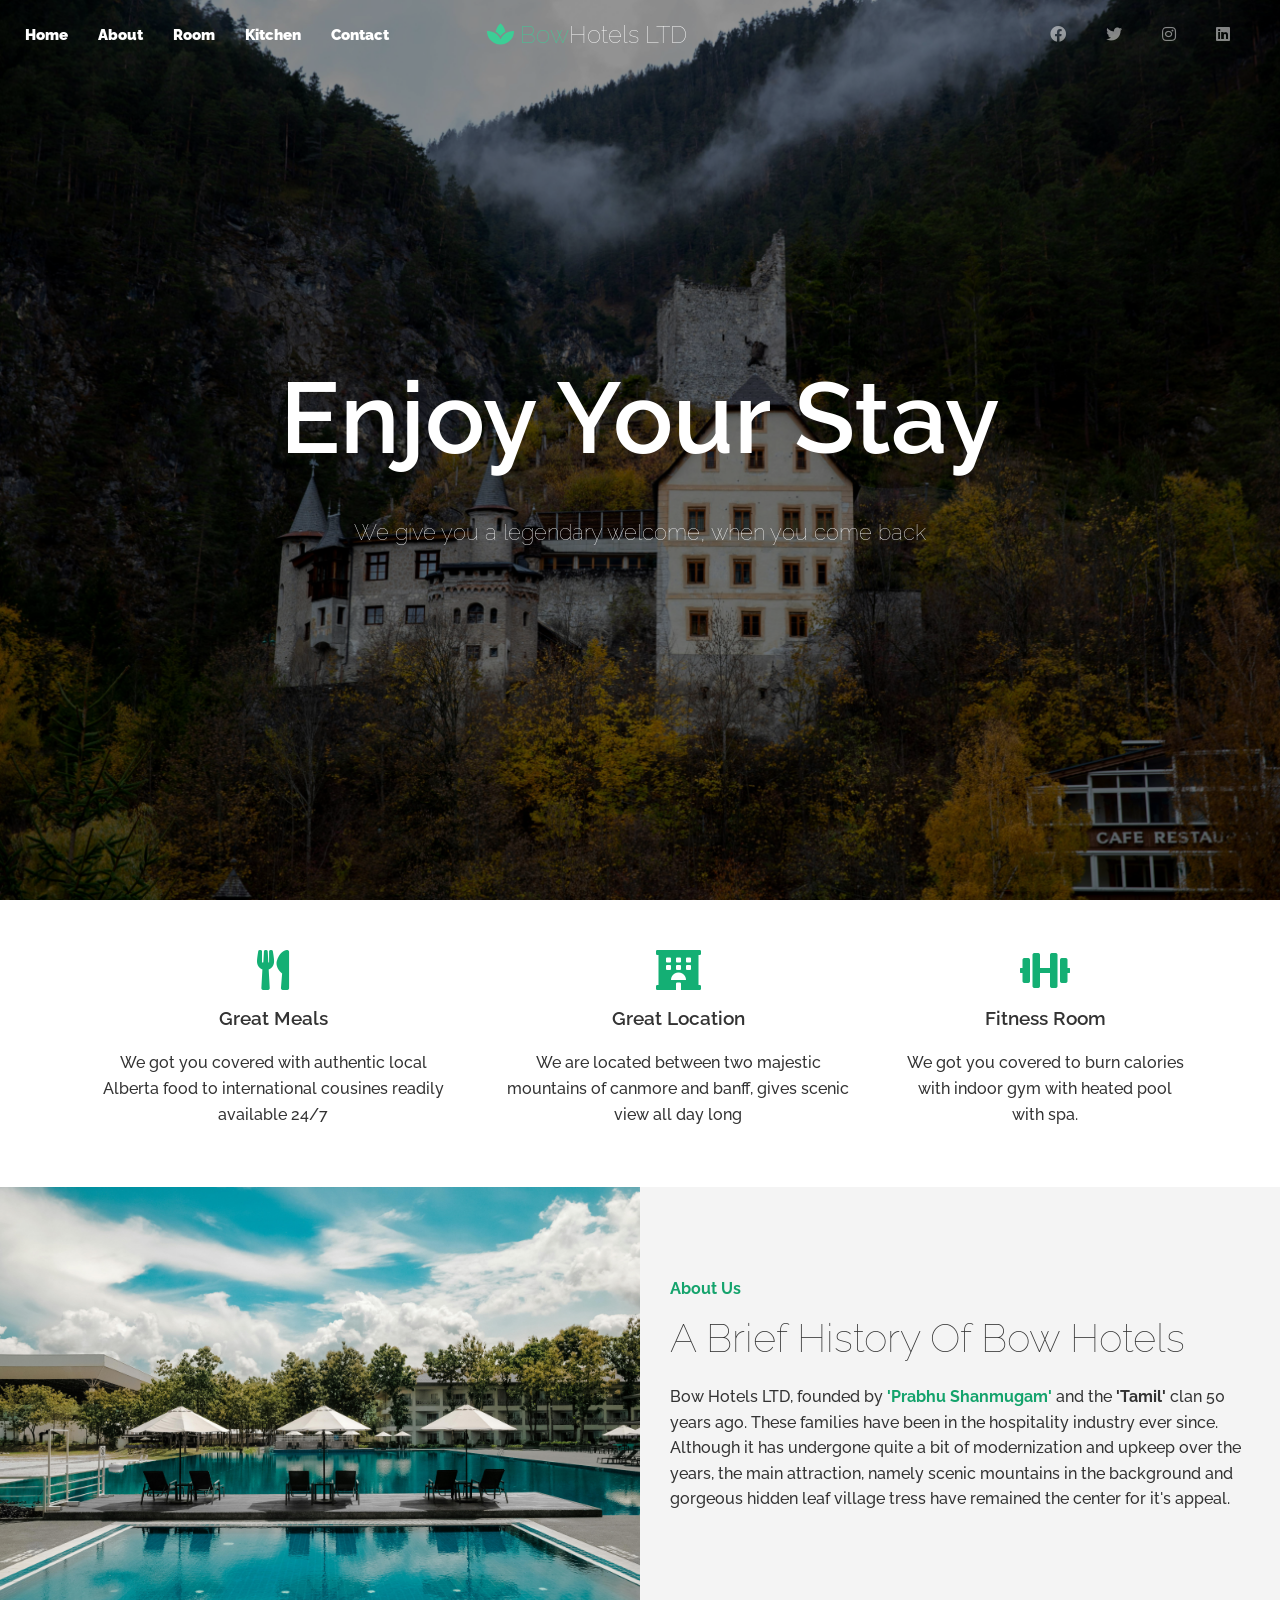
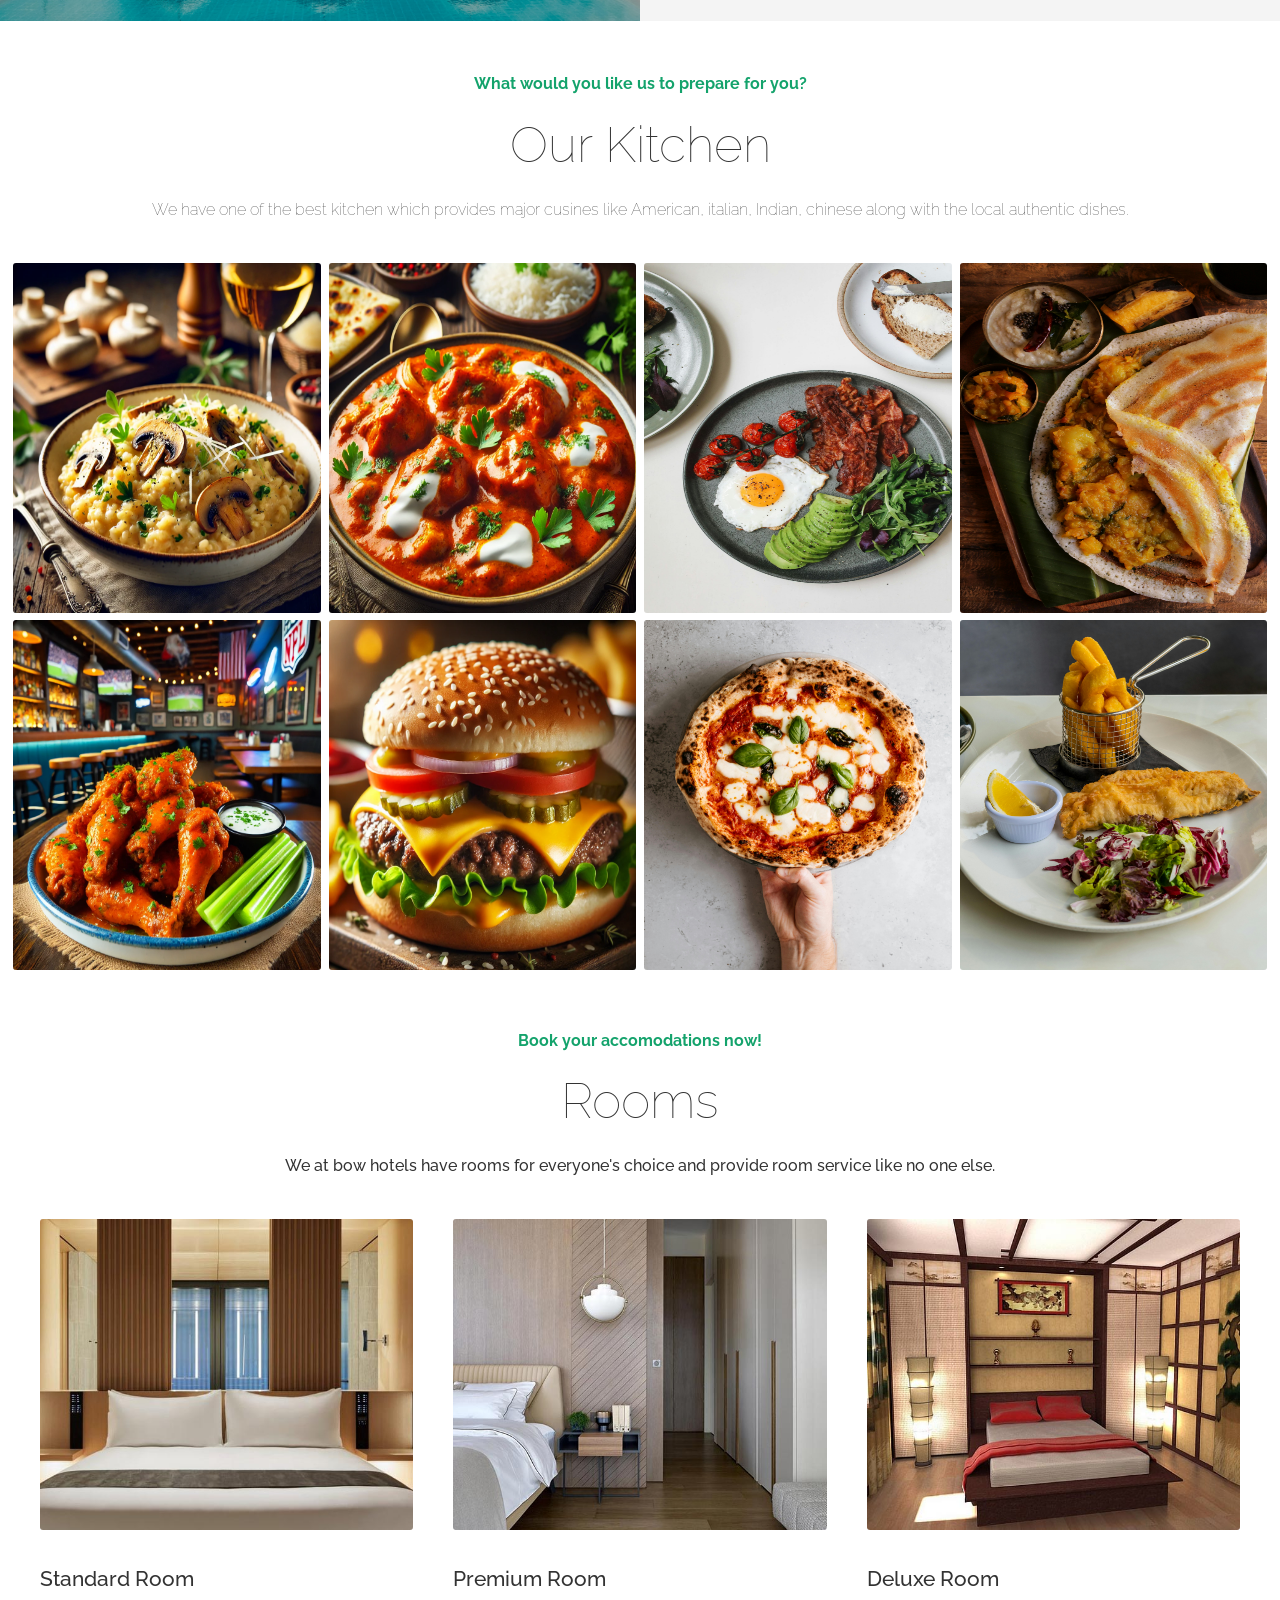
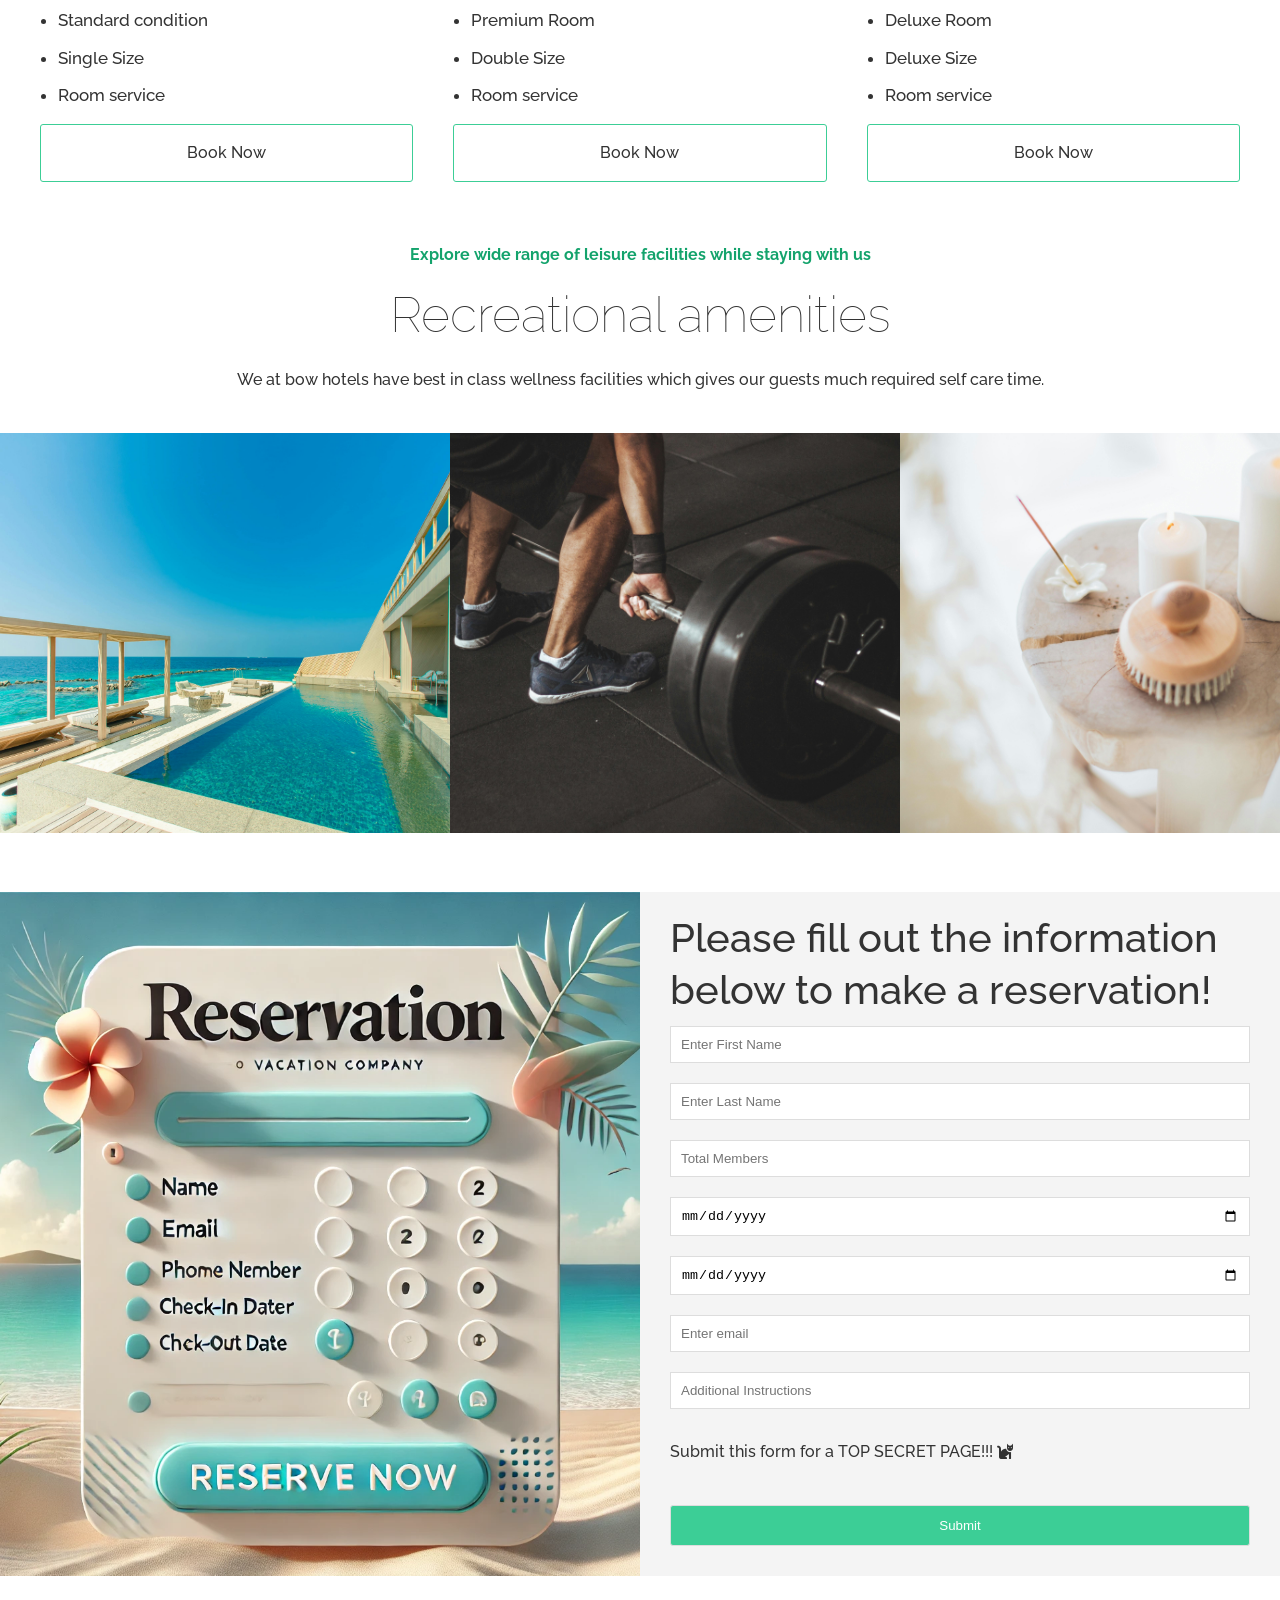
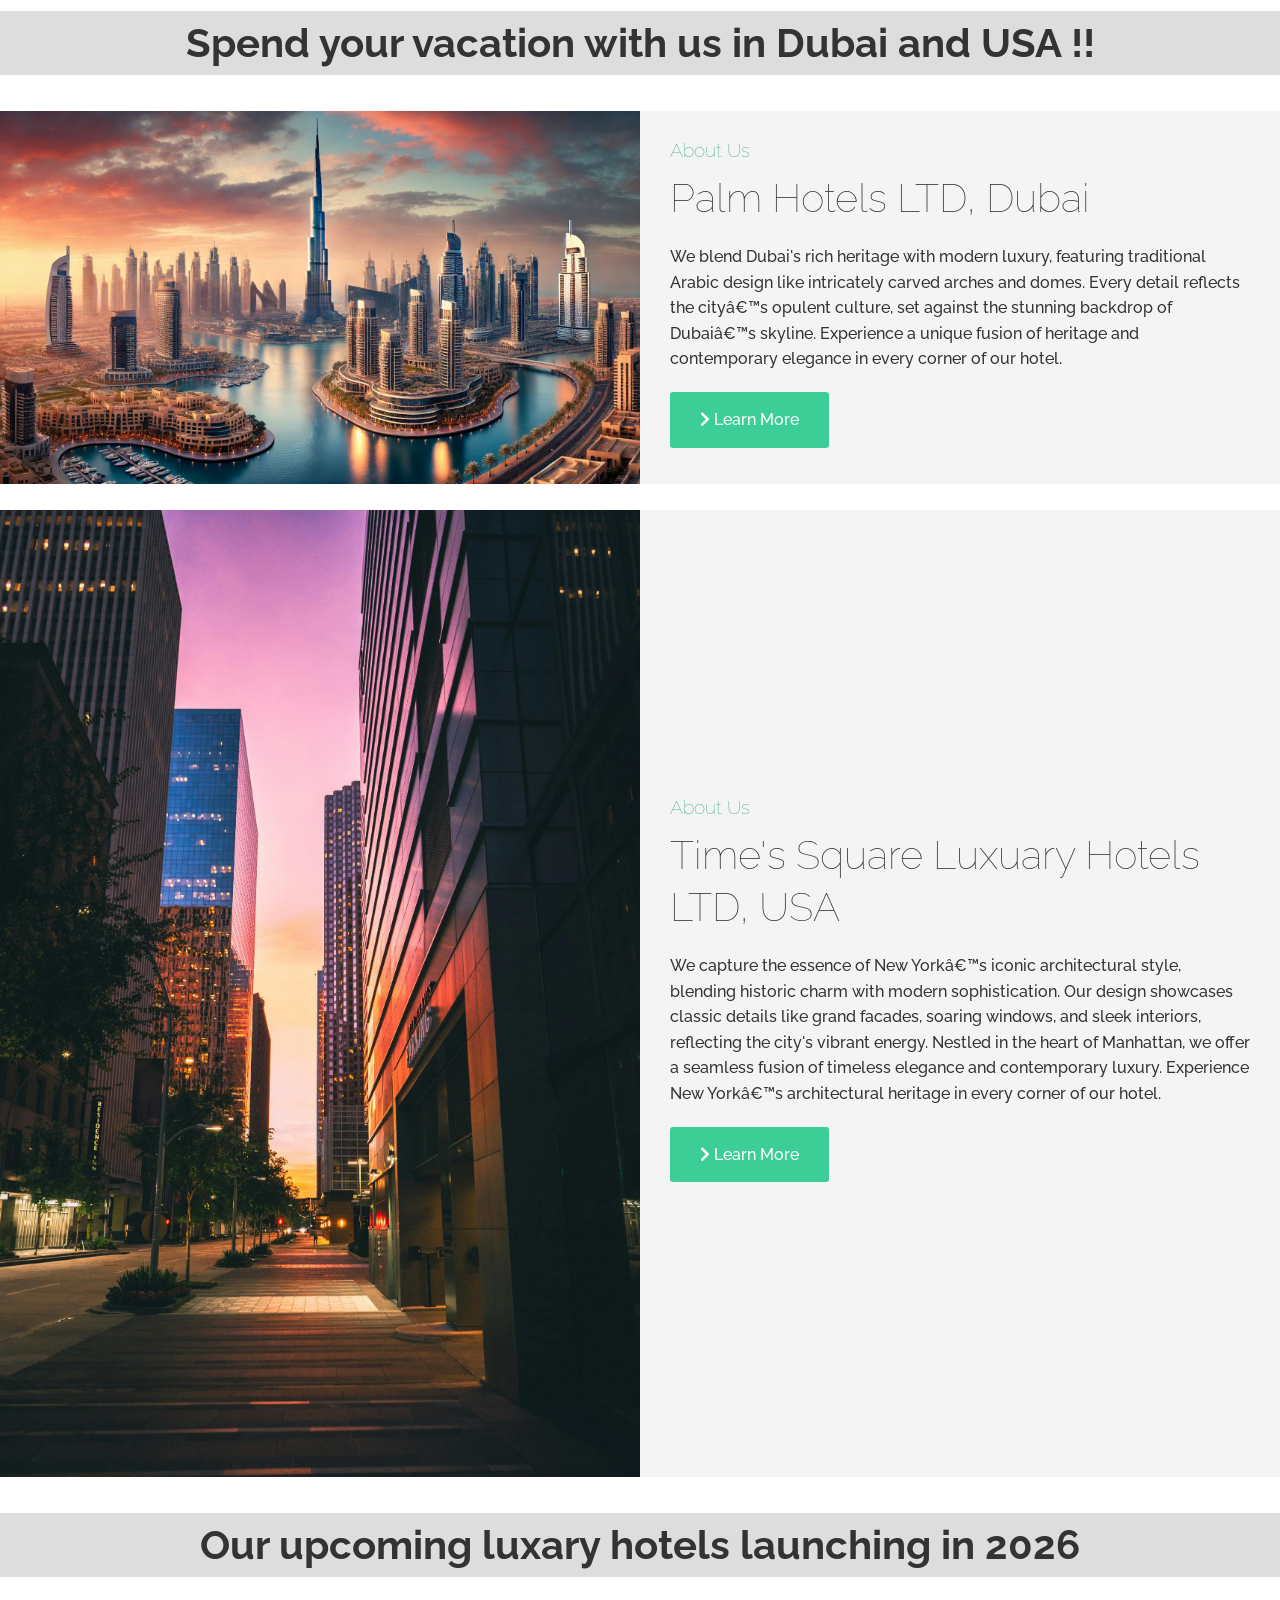
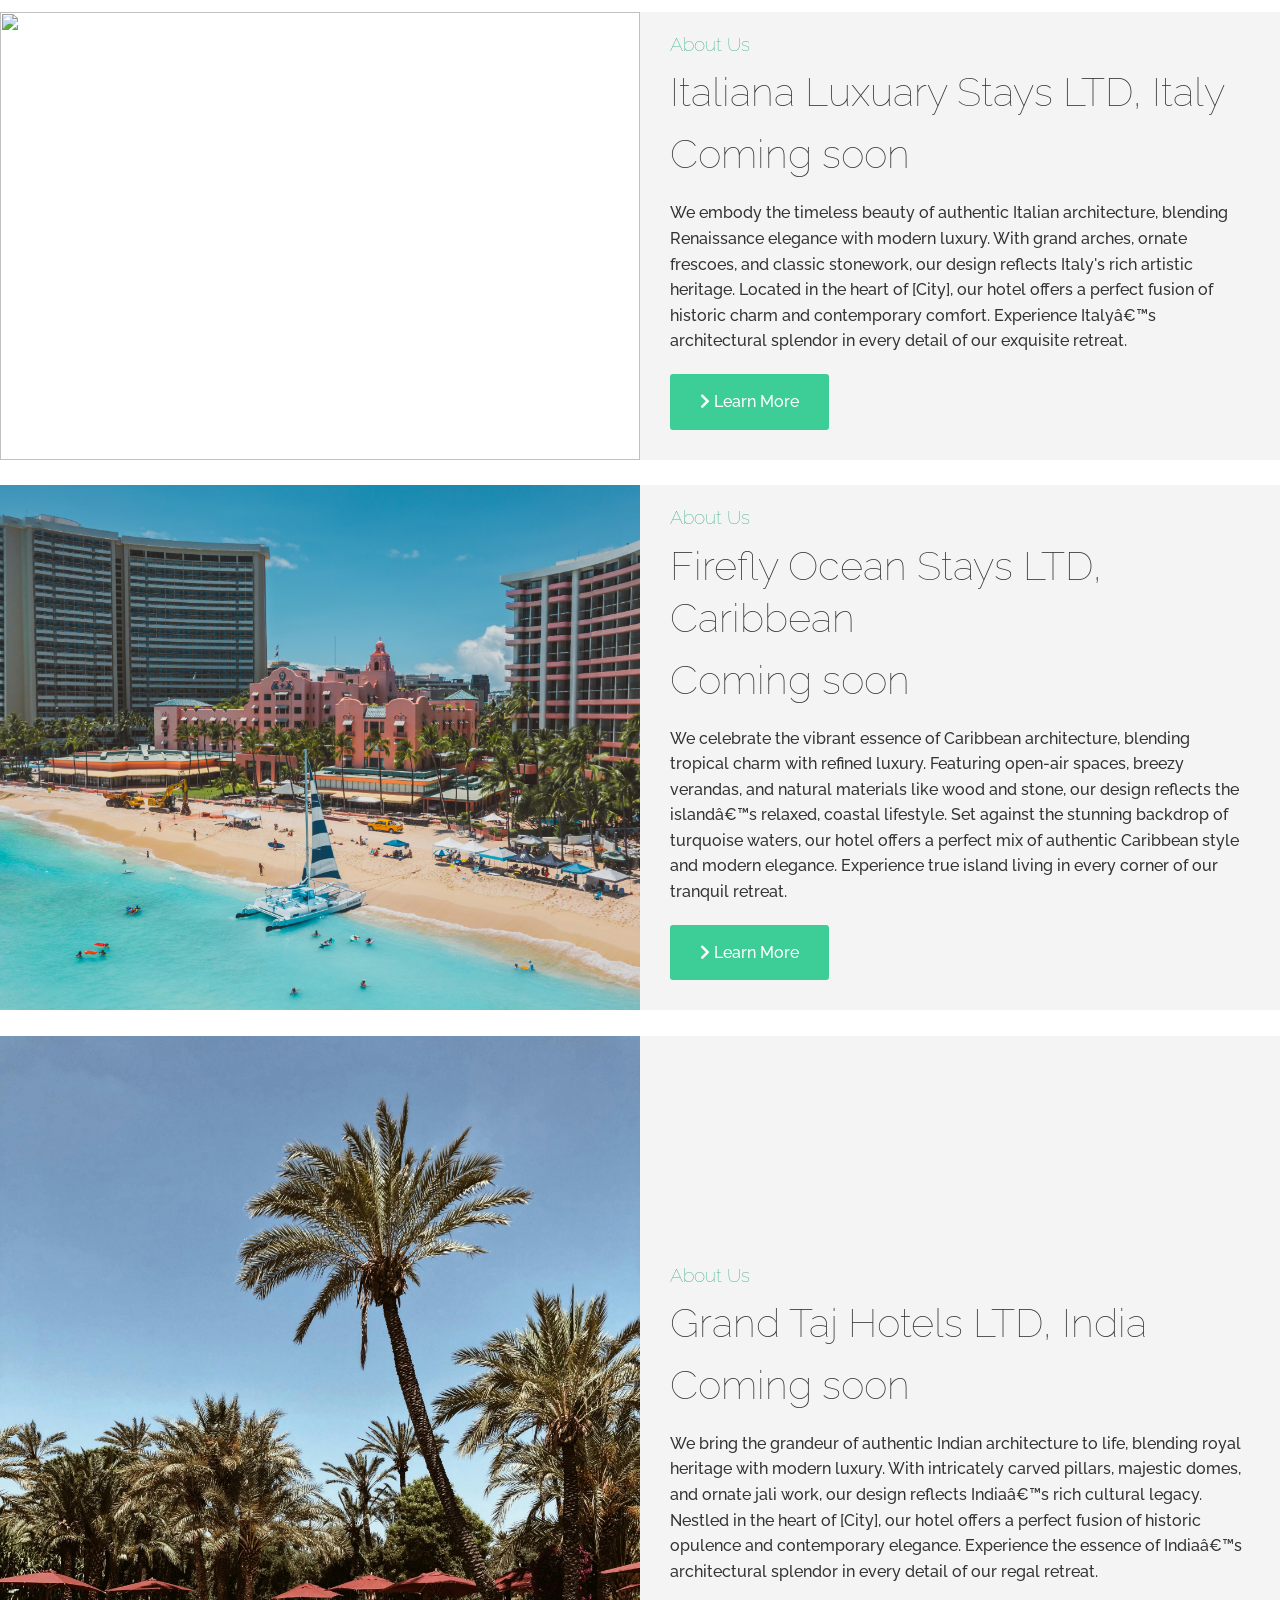
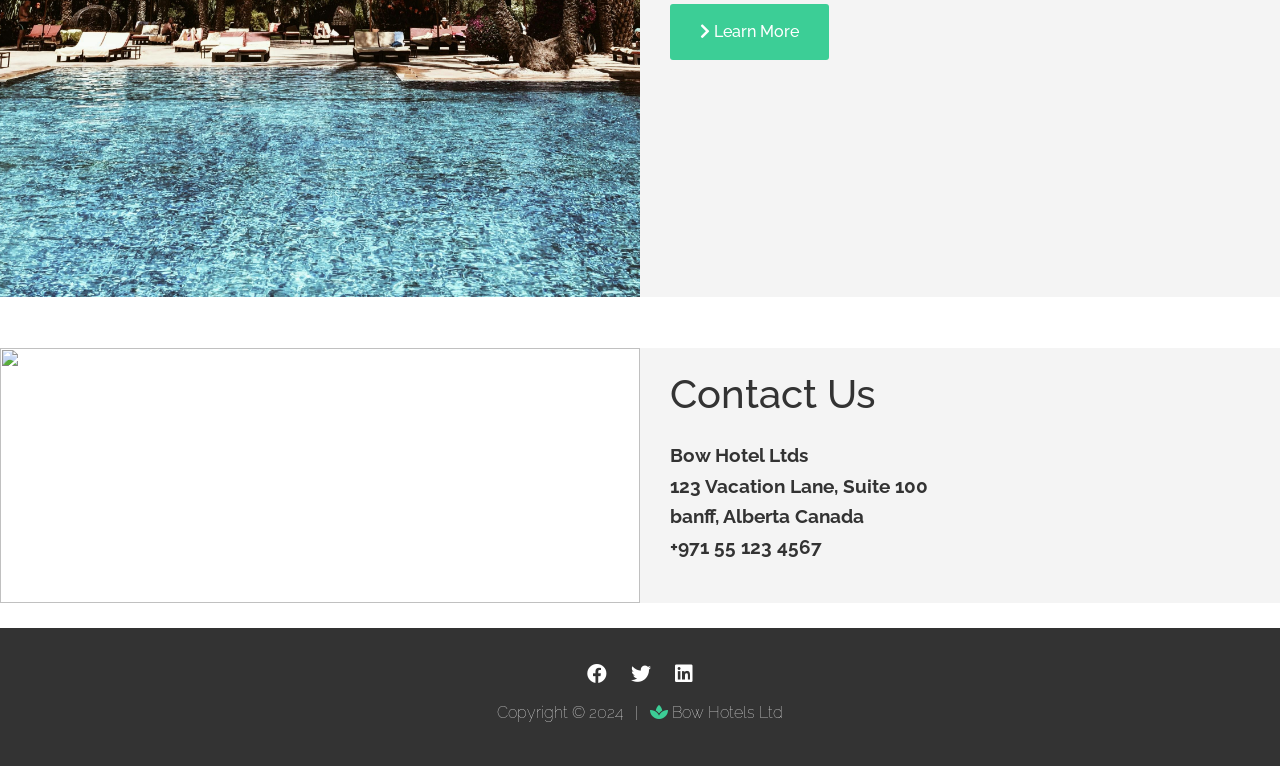
==== index.html @ b545831d "New backend" ====
<!DOCTYPE html>
<html lang="en">

<head>
   <!-- External links -->
   <link rel="stylesheet" href="https://cdnjs.cloudflare.com/ajax/libs/font-awesome/5.15.1/css/all.min.css"
      integrity="sha512-+4zCK9k+qNFUR5X+cKL9EIR+ZOhtIloNl9GIKS57V1MyNsYpYcUrUeQc9vNfzsWfV28IaLL3i96P9sdNyeRssA=="
      crossorigin="anonymous" />
   <link rel="stylesheet" href="css/lightbox.min.css">
   <link rel="stylesheet" href="css/style.css">
   <link rel="stylesheet" href="css/utilities.css">

   <!-- Js links -->
   <script src="https://code.jquery.com/jquery-3.5.1.min.js"
      integrity="sha256-9/aliU8dGd2tb6OSsuzixeV4y/faTqgFtohetphbbj0="
      crossorigin="anonymous"></script>
   <script src="js/lightbox.min.js"></script>
   <script src="js/script.js" async></script>
   <script src="booking.js"></script>
   <title>Welcome To Bow Hotels</title>

   <!-- Favicon --> 
   <link rel="apple-touch-icon" sizes="180x180" href="./img/favicon/apple-touch-icon.png">
   <link rel="icon" type="image/png" sizes="32x32" href="./img/favicon/favicon-32x32.png">
   <link rel="icon" type="image/png" sizes="16x16" href="./img/favicon/favicon-16x16.png">
   <link rel="icon" sizes="192x192" href="./img/favicon/android-chrome-192x192.png">
   <link rel="icon" sizes="512x512" href="./img/favicon/android-chrome-512x512.png">
   <link rel="manifest" href="img/favicon/site.webmanifest">
</head>

<body id="home">
   <header class="hero">
      <div id="navbar" class="navbar top">
         <h1 class="logo">
            <a href="#home">
               <span class="text-primary"><i class="fas fa-spa"></i> Bow</span>Hotels LTD
            </a>
         </h1>
         <nav>
            <ul>
               <li><a href="#home">Home</a></li>
               <li><a href="#about">About</a></li>
               <li><a href="#rooms">Room</a></li>
               <li><a href="#kitchen">Kitchen</a></li>
               <li><a href="#contact">Contact</a></li>
            </ul>
         </nav>

         <div class="social">
            <ul>
               <li><a target="_blank" href="https://web.facebook.com/" rel="noreferrer noopener"><i class="fab fa-facebook"></i></a></li>
               <li><a target="_blank" href="https://twitter.com/" rel="noreferrer noopener"><i class="fab fa-twitter"></i></a></li>
               <li><a target="_blank" href="https://www.instagram.com/" rel="noreferrer noopener"><i class="fab fa-instagram"></i></a></li>
               <li><a target="_blank" href="https://www.linkedin.com/" rel="noreferrer noopener"><i class="fab fa-linkedin"></i></a></li>
            </ul>
         </div>
      </div>

      <div class="content">
         <h1>Enjoy Your Stay</h1>
         <p>We give you a legendary welcome, when you come back</p>
      </div>
   </header>

   <!-- About: icons-->
   <div class="main-container">
      <section id="about" class="icons">
         <div class="flex-items">
            <div>
               <i class="fas fa-utensils fa-2x"></i>
               <div>
                  <h3>Great Meals</h3>
                  <p>We got you covered with authentic local Alberta food to international cousines readily available 24/7</p>
               </div>
            </div>

            <div>
               <i class="fas fa-hotel fa-2x"></i>
               <div>
                  <h3>Great Location</h3>
                  <p>We are located between two majestic mountains of canmore and banff, gives scenic view all day long</p>
               </div>
            </div>

            <div>
               <i class="fas fa-dumbbell fa-2x"></i>
               <div>
                  <h3>Fitness Room</h3>
                  <p>We got you covered to burn calories with indoor gym with heated pool with spa.</p>
               </div>
            </div>
         </div>
      </section>
   </div>

   <!-- About: history -->
   <section class="flex-columns history">
      <div class="row">
         <div class="column">
            <div class="column-1">
               <img src="img/home/updated.jpg" alt="">
            </div>
         </div>

         <div class="column">
            <div class="column-2 bg-light">
               <h4 class="text-secondary">About Us</h4>
               <h2>A Brief History Of Bow Hotels</h2>
               <p>
                  Bow Hotels LTD, founded by <span class="text-secondary"><strong>'Prabhu Shanmugam'</strong></span> and the
                  <strong>'Tamil'</strong> clan 50 years ago. These families have been in the hospitality industry ever
                  since. Although it has undergone quite a bit of modernization and upkeep over the years, the main
                  attraction, namely scenic mountains in the background and gorgeous hidden leaf village tress have remained the
                  center for it's appeal.
               </p>
            </div>
         </div>
      </div>
   </section>

   <!-- Food -->
   <section id="kitchen" class=" food flex-grid">
      <header class="secondary-header">
         <h4 class="text-secondary">What would you like us to prepare for you?</h4>
         <h2>Our Kitchen</h2>
         <p>We have one of the best kitchen which provides major cusines like American, italian, Indian, chinese along with the local authentic dishes.</p>
      </header>
      <div class="row">
         <div class="column">
            <a href="Menu/food1.png" data-lightbox="food" data-title="Risotto: It's a northern Italian classic, known for its rich texture. 
            It’s cooked slowly, allowing the rice to release its starch and create a silky consistency. 
            Often paired with local ingredients like saffron or truffle, it’s a dish that reflects Italy's emphasis on fresh, 
            simple ingredients with intense flavors.
            ">
               <img src="Menu/food1.png" alt="" width="350" height="350">
            </a>

            <a href="Menu/food2.png" data-lightbox="food" data-title="Buffalo wings: Originally from Buffalo, New York, this dish is a crowd 
            favorite in the U.S. Known for its tangy, spicy flavor, buffalo wings are often enjoyed as appetizers or
             game-day snacks, making them an essential part of American comfort food.">
               <img src="Menu/food2.png" alt="" width="350" height="350">
            </a>
         </div>

         <div class="column">
            <a href="Menu/food3.jpg" data-lightbox="food" data-title="Butter chicken: It's one of India’s most famous dishes,
             combining Mughal influences with Punjabi cooking. The velvety sauce, spiced with garam masala, is a perfect blend of 
             creaminess and heat, making it a global favorite in Indian cuisine.">
               <img src="Menu/food3.jpg" alt="" width="350" height="350">
            </a>

            <a href="Menu/food4.jpg" data-lightbox="food" data-title="American Cheeseburger: It's an American staple, a comfort 
            food that’s customizable and packed with flavor. From fast-food joints to gourmet restaurants,
             it’s an iconic dish that reflects America's casual, hearty culinary culture.">
               <img src="Menu/food4.jpg" alt="" width="350" height="350">
            </a>
         </div>

         <div class="column">
            <a href=" Menu/food5.jpg" data-lightbox="food" data-title="The full English breakfast: It's a traditional morning feast,
             rich in protein and designed to sustain you for the day ahead. It reflects the hearty, no-nonsense nature of British cuisine,
              enjoyed in cafes and homes throughout the UK.">
               <img src="Menu/food5.jpg" alt="" width="350" height="350">
            </a>

            <a href="Menu/food6.jpg" data-lightbox="food" data-title="Margherita pizza: Originating in Naples, It's is a symbol of 
            Italian cuisine’s simplicity and perfection. The colors represent the Italian flag, and the focus is on the balance of quality 
            ingredients like fresh tomatoes and buffalo mozzarella.
            ">
               <img src="Menu/food6.jpg" alt="" width="350" height="350">
            </a>
         </div>

         <div class="column">
            <a href="Menu/food7.jpg" data-lightbox="food" data-title="Masala dosa: It's a South Indian favorite, 
            known for its crispy exterior and flavorful filling. It’s a perfect example of how Indian cuisine balances texture and spice, 
            making it a beloved dish at breakfast or any time of day.">
               <img src="Menu/food7.jpg" alt="" width="350" height="350">
            </a>

            <a href="Menu/food8.jpg" data-lightbox="food" data-title="Fish and chips: They are a quintessential British dish, deeply 
            rooted in the working-class history of England. Often wrapped in paper and eaten on the go, it’s a dish that 
            combines simplicity with satisfaction, and is a favorite at seaside towns across the UK.
            ">
               <img src="Menu/food8.jpg" alt="" width="350" height="350">
            </a>
         </div>
      </div>
   </section>

   <!-- Rooms -->
   <section id="rooms" class="rooms">
      <header class="secondary-header">
         <h4 class="text-secondary">Book your accomodations now!</h4>
         <h2>Rooms</h2>
         <p>We at bow hotels have rooms for everyone's choice and provide room service like no one else. </p>
      </header>
      <div class="room">
         <div>
            <img src="img/rooms/room-1.jpg" alt="">
            <div class="list">
               <h3>Standard Room</h3>
               <ul>
                  <li>Standard condition</li>
                  <li>Single Size</li>
                  <li>Room service</li>
               </ul>
               <a href="#contact" class="btn btn-outline">Book Now</a>
            </div>
         </div>

         <div>
            <img src="img/rooms/room-2.jpg" alt="">
            <div class="list">
               <h3>Premium Room</h3>
               <ul>
                  <li>Premium Room</li>
                  <li>Double Size</li>
                  <li>Room service</li>
               </ul>
               <a href="#contact" class="btn btn-outline">Book Now</a>
            </div>
         </div>

         <div>
            <img src="img/rooms/room-3.jpg" alt="">
            <div class="list">
               <h3>Deluxe Room</h3>
               <ul>
                  <li>Deluxe Room</li>
                  <li>Deluxe Size</li>
                  <li>Room service</li>
               </ul>
               <a href="#contact" class="btn btn-outline">Book Now</a>
               
            </div>
         </div>
      </div>
   </section>

      <!-- Amenities -->
   <section id="rooms" class="rooms">
      <header class="secondary-header">
         <h4 class="text-secondary">Explore wide range of leisure facilities while staying with us</h4>
         <h2>Recreational amenities</h2>
         <p>We at bow hotels have best in class wellness facilities which gives our guests much required self care time.</p>
      </header>
      <div class="extra">
         <div>
            <img src="Amenities/pool.jpg" alt="">
         </div>
         <div>
            <img src="Amenities/gym.jpg" alt="" >
         </div>
         <div>
            <img src="Amenities/spa.jpg" alt="">
         </div>
      </div>
   </section><br><br>

   <!-- Contact -->
   <section id="contact" class="contact flex-columns">
      <div class="row">
         <div class="column">
            <div class="column-1">
               <img src="img/home/reservation.jpg" alt="">
            </div>
         </div>

         <div class="column">
            <div class="column-2 bg-light">
               <h2>Please fill out the information below to make a reservation!</h2>

               <form id="contact-form" action="process.php" method="POST">

                  <div class="form-group">
                    <label for="name">Enter First Name</label>
                    <input type="text" id="fname" name="firstname" placeholder="Enter First Name" required>
                  </div>
                
                  <div class="form-group">
                    <label for="name">Enter Last Name</label>
                    <input type="text" id="lname" name="lastname" placeholder="Enter Last Name" required>
                  </div>
                
                  <div class="form-group">
                    <label for="total">Total number of people</label>
                    <input type="text" id="total" name="total" placeholder="Total Members" required>
                  </div>
                
                  <div class="form-group">
                    <label for="start-date">Start Date:</label>
                    <input type="date" id="start-date" name="start-date" required>
                  </div>
                  
                  <div class="form-group">
                    <label for="end-date">End Date:</label>
                    <input type="date" id="end-date" name="end-date" required>
                  </div>
                
                  <div class="form-group">
                    <label for="email">Enter Email</label>
                    <input type="email" id="email" name="email" placeholder="Enter email" required>
                  </div>
                
                  <div class="form-group">
                    <label for="message">Say something nice to us</label>
                    <input type="text" id="message" name="message" placeholder="Additional Instructions" required>
                  </div>
                
                  <p>Submit this form for a TOP SECRET PAGE!!! <i class="fas fa-cat"></i></p>
                
                  <div class="form-group">
                    <div data-netlify-recaptcha="true"></div>
                  </div>
                
                  <input type="submit" class="btn btn-primary" value="Submit">
                </form>
                
            </div>
         </div>
      </div>
   </section><br>


    <!-- Branches -->
     <div class="others">
      <p><strong>Spend your vacation with us in Dubai and USA !!</strong></p>
     </div><br>

   <section class="flex-columns history">
      <div class="row">
         <div class="column">
            <div class="column-1">
               <img src="OtherProps/bow1.jpg" alt="">
            </div>
         </div>

         <div class="column">
            <div class="column-2 bg-light">
               <h3 class="text-secondary"> About Us</h3>
               <h2>Palm Hotels LTD, Dubai</h2>
               <p>
                  We blend Dubai's rich heritage with modern luxury, featuring traditional Arabic design like intricately carved arches and domes. 
                  Every detail reflects the city’s opulent culture, set against the stunning backdrop of Dubai’s skyline. 
                  Experience a unique fusion of heritage and contemporary elegance in every corner of our hotel.
               </p>
               <a href="dubai.html" class="btn btn-primary"><i class="fas fa-chevron-right"></i> Learn More</a>
            </div>
         </div>
      </div>
   </section><br>
       <!-- Branches 2-->

   <section class="flex-columns history">
      <div class="row">
         <div class="column">
            <div class="column-1">
               <img src="OtherProps/bow2.jpg" alt="">
            </div>
         </div>

         <div class="column">
            <div class="column-2 bg-light">
               <h3 class="text-secondary">About Us</h3>
               <h2>Time's Square Luxuary Hotels LTD, USA</h2>
               <p>
                  We capture the essence of New York’s iconic architectural style, blending historic charm with modern sophistication. 
                  Our design showcases classic details like grand facades, soaring windows, and sleek interiors, reflecting the city's vibrant energy. 
                  Nestled in the heart of Manhattan, we offer a seamless fusion of timeless elegance and contemporary luxury.
                   Experience New York’s architectural heritage in every corner of our hotel.
               </p>
               <a href="ny.html" class="btn btn-primary"><i class="fas fa-chevron-right"></i> Learn More</a>
            </div>
         </div>
      </div>
   </section><br>

   <div class="others">
      <p><strong>Our upcoming luxary hotels launching in 2026</strong></p>
     </div><br>

    <!-- Branche 3-->
   <section class="flex-columns history">
      <div class="row">
         <div class="column">
            <div class="column-1">
               <img src="OtherProps/bow3.jpg" alt="">
            </div>
         </div>

         <div class="column">
            <div class="column-2 bg-light">
               <h3 class="text-secondary">About Us</h3>
               <h2>Italiana Luxuary Stays LTD, Italy</h2>
               <h2>Coming soon</h2>
               <p>
                  We embody the timeless beauty of authentic Italian architecture, blending Renaissance elegance with modern luxury. 
                  With grand arches, ornate frescoes, and classic stonework, our design reflects Italy's rich artistic heritage. 
                  Located in the heart of [City], our hotel offers a perfect fusion of historic charm and contemporary comfort. 
                  Experience Italy’s architectural splendor in every detail of our exquisite retreat.
               </p>
               <a href="italy.html" class="btn btn-primary"><i class="fas fa-chevron-right"></i> Learn More</a>
            </div>
         </div>
      </div>
   </section><br>

    <!-- Branche 4 -->
   <section class="flex-columns history">
      <div class="row">
         <div class="column">
            <div class="column-1">
               <img src="OtherProps/bow4.jpg" alt="">
            </div>
         </div>

         <div class="column">
            <div class="column-2 bg-light">
               <h3 class="text-secondary">About Us</h3>
               <h2>Firefly Ocean Stays LTD, Caribbean</h2>
               <h2>Coming soon</h2>
               <p>
                  We celebrate the vibrant essence of Caribbean architecture, blending tropical charm with refined luxury. 
                  Featuring open-air spaces, breezy verandas, and natural materials like wood and stone, our design reflects the 
                  island’s relaxed, coastal lifestyle. Set against the stunning backdrop of turquoise waters, our hotel offers 
                  a perfect mix of authentic Caribbean style and modern elegance. Experience true island living in every corner 
                  of our tranquil retreat.
               </p>
               <a href="caribbean.html" class="btn btn-primary"><i class="fas fa-chevron-right"></i> Learn More</a>
            </div>
         </div>
      </div>
   </section><br>

    <!-- Branche 5-->

   <section class="flex-columns history">
      <div class="row">
         <div class="column">
            <div class="column-1">
               <img src="OtherProps/bow5.jpg" alt="">
            </div>
         </div>

         <div class="column">
            <div class="column-2 bg-light">
               <h3 class="text-secondary">About Us</h3>
               <h2>Grand Taj Hotels LTD, India</h2>
               <h2>Coming soon</h2>
               <p>
                  We bring the grandeur of authentic Indian architecture to life, blending royal heritage with modern luxury. 
                  With intricately carved pillars, majestic domes, and ornate jali work, our design reflects India’s rich cultural legacy.
                   Nestled in the heart of [City], our hotel offers a perfect fusion of historic opulence and contemporary elegance. 
                   Experience the essence of India’s architectural splendor in every detail of our regal retreat.
               </p>
               <a href="india.html" class="btn btn-primary"><i class="fas fa-chevron-right"></i> Learn More</a>
            </div>
         </div>
      </div>
   </section><br><br>

    <!-- contact -->
    <section id="contact" class="contact flex-columns">
      <div class="row">
         <div class="column">
            <div class="column-1">
               <img src="img/home/contact.jpg" alt="">
            </div>
         </div>

         <div class="column">
            <div class="column-2 bg-light">
               <h2>Contact Us</h2>
                  <p class="contactdet">
                      <b>Bow Hotel Ltds</b><br>
                      <b>123 Vacation Lane, Suite 100</b><br>
                      <b>banff, Alberta Canada</b><br>
                      <b>+971 55 123 4567</b>
                  </p>
            </div>
         </div>
      </div>
   </section><br>

<footer id="footer" class="footer bg-dark">
   <div class="socials">
      <a target="_blank" href="https://web.facebook.com" rel="noreferrer noopener"><i class="fab fa-facebook"></i></a>
      <a target="_blank" href="https://twitter.com" rel="noreferrer noopener"><i class="fab fa-twitter"></i></a>
      <a target="_blank" href="https://www.linkedin.com" rel="noreferrer noopener"><i class="fab fa-linkedin"></i></a>
   </div>
   <p>Copyright &copy; 2024 &nbsp; | &nbsp; <a href="thankyou.html"><i class="fas fa-spa text-primary"></i></a> Bow Hotels Ltd
   </p>
</footer>
</html>

<!-- Test Comment -->
---- css/style.css ----
@import url('https://fonts.googleapis.com/css2?family=Lato:wght@300&family=Open+Sans:wght@300;400&family=Raleway:wght@200;300&display=swap');

/* Css reset */
* {
   box-sizing: border-box;
   margin: 0;
   padding: 0;
}

/* Main styling */
body {
   font-family: 'Raleway', sans-serif;
   font-weight: 100;
   line-height: 1.6;
   color: #333;
}

h1, h2, h3 {
   padding-bottom: 0.625rem;
   line-height: 1.3;
   font-weight: 100;
}

p {
   margin: 0.625rem 0;
}

ul {
   list-style: none;
}

a {
   text-decoration: none;
   color: #333;
}

img {
   width: 100%;
}

/* Navbar */
.navbar {
   display: flex;
   align-items: center;
   justify-content: space-between;
   background: #333;
   color: #fff;
   height: 4.375rem;
   width: 100%;
   padding: 1.25rem 0.625rem;
   position: fixed;
   top: 0;
   transition: 0.9s;
}

.navbar.top {
   background: transparent;
}

.navbar a {
   color: #fff;
   padding: 0.625rem 0.938rem;
}

.navbar .logo {
   font-size: 1.5rem;
   padding: 0.938rem;
   order: 2;
   transform: translateX(-50%);
}

.navbar nav {
   order: 1;
}

.navbar nav a {
   padding: 0.938rem;
   font-weight: 900;
   font-size: 0.938rem;
   transition: all 0.4s ease-in-out;
}

.navbar nav a:hover {
   border-bottom: 0.125rem solid #fff;
}

.navbar ul {
   display: flex;
}

.navbar .social {
   order: 3;
   margin-right: 1.25rem;
}

.navbar .social a {
   opacity: 0.5;
   padding: 0 1.25rem;
   transition: all 0.4s ease-in-out;
}

.navbar .social a:hover {
   opacity: 1;
}

/* Hero */
.hero {
   background: url('../img/home/home.jpg') no-repeat center center/cover;
   height: 100vh;
   color: #fff;
   position: relative;
   padding-top: 0.938rem;
}

.hero .content {
   display: flex;
   flex-direction: column;
   align-items: center;
   justify-content: center;
   text-align: center;
   height: 100%;
   padding: 0 1.25rem;
   line-height: 1.8;
}

.hero .content h1 {
   font-size: 6.25rem;
   font-weight: 600;
   padding-bottom: 1.25rem;
}

.hero .content p {
   font-size: 1.375rem;
}

.hero .content .btn {
   margin-top: 1.25rem;
}

.hero::before {
   content: '';
   position: absolute;
   top: 0;
   left: 0;
   height: 100%;
   width: 100%; 
   background: rgba(0, 0, 0, 0.4);
}

.hero * {
   z-index: 10;
}

/* dubai */
.dubai {
   background: url('../img/home/dubai.jpg') no-repeat center center/cover;
   height: 100vh;
   color: #fff;
   position: relative;
   padding-top: 0.938rem;
}

.dubai .content {
   display: flex;
   flex-direction: column;
   align-items: center;
   justify-content: center;
   text-align: center;
   height: 100%;
   padding: 0 1.25rem;
   line-height: 1.8;
}

.dubai .content h1 {
   font-size: 6.25rem;
   font-weight: 600;
   padding-bottom: 1.25rem;
}

.dubai .content p {
   font-size: 1.375rem;
}

.dubai .content .btn {
   margin-top: 1.25rem;
}

.dubai::before {
   content: '';
   position: absolute;
   top: 0;
   left: 0;
   height: 100%;
   width: 100%; 
   background: rgba(0, 0, 0, 0.4);
}

.dubai * {
   z-index: 10;
}


/* india */
.india {
   background: url('../img/home/india.jpg') no-repeat center center/cover;
   height: 100vh;
   color: #fff;
   position: relative;
   padding-top: 0.938rem;
}

.india .content {
   display: flex;
   flex-direction: column;
   align-items: center;
   justify-content: center;
   text-align: center;
   height: 100%;
   padding: 0 1.25rem;
   line-height: 1.8;
}

.india .content h1 {
   font-size: 6.25rem;
   font-weight: 600;
   padding-bottom: 1.25rem;
}

.india .content p {
   font-size: 1.375rem;
}

.india .content .btn {
   margin-top: 1.25rem;
}

.india::before {
   content: '';
   position: absolute;
   top: 0;
   left: 0;
   height: 100%;
   width: 100%; 
   background: rgba(0, 0, 0, 0.4);
}

.india * {
   z-index: 10;
}

/* italy */
.italy {
   background: url('../img/home/italy.jpg') no-repeat center center/cover;
   height: 100vh;
   color: #fff;
   position: relative;
   padding-top: 0.938rem;
}

.italy .content {
   display: flex;
   flex-direction: column;
   align-items: center;
   justify-content: center;
   text-align: center;
   height: 100%;
   padding: 0 1.25rem;
   line-height: 1.8;
}

.italy .content h1 {
   font-size: 6.25rem;
   font-weight: 600;
   padding-bottom: 1.25rem;
}

.italy .content p {
   font-size: 1.375rem;
}

.italy .content .btn {
   margin-top: 1.25rem;
}

.italy::before {
   content: '';
   position: absolute;
   top: 0;
   left: 0;
   height: 100%;
   width: 100%; 
   background: rgba(0, 0, 0, 0.4);
}

.italy * {
   z-index: 10;
}

/* Icons */
.icons {
   padding: 1.25rem;
}

.icons i {
   font-size: 2.5rem;
   color: #14af74;
   padding-bottom: 1rem;
}

.icons h3 {
   font-weight: 600;
}


/* usa */
.usa {
   background: url('../img/home/ny.jpg') no-repeat center center/cover;
   height: 100vh;
   color: #fff;
   position: relative;
   padding-top: 0.938rem;
}

.usa .content {
   display: flex;
   flex-direction: column;
   align-items: center;
   justify-content: center;
   text-align: center;
   height: 100%;
   padding: 0 1.25rem;
   line-height: 1.8;
}

.usa .content h1 {
   font-size: 6.25rem;
   font-weight: 600;
   padding-bottom: 1.25rem;
}

.usa .content p {
   font-size: 1.375rem;
}

.usa .content .btn {
   margin-top: 1.25rem;
}

.usa::before {
   content: '';
   position: absolute;
   top: 0;
   left: 0;
   height: 100%;
   width: 100%; 
   background: rgba(0, 0, 0, 0.4);
}

.usa * {
   z-index: 10;
}


/* cari */
.cari {
   background: url('../img/home/caribbean.jpg') no-repeat center center/cover;
   height: 100vh;
   color: #fff;
   position: relative;
   padding-top: 0.938rem;
}

.cari .content {
   display: flex;
   flex-direction: column;
   align-items: center;
   justify-content: center;
   text-align: center;
   height: 100%;
   padding: 0 1.25rem;
   line-height: 1.8;
}

.cari .content h1 {
   font-size: 6.25rem;
   font-weight: 600;
   padding-bottom: 1.25rem;
}

.cari .content p {
   font-size: 1.375rem;
}

.cari .content .btn {
   margin-top: 1.25rem;
}

.cari::before {
   content: '';
   position: absolute;
   top: 0;
   left: 0;
   height: 100%;
   width: 100%; 
   background: rgba(0, 0, 0, 0.4);
}

.cari * {
   z-index: 10;
}


/* Icons */
.icons {
   padding: 1.25rem;
}

.icons i {
   font-size: 2.5rem;
   color: #14af74;
   padding-bottom: 1rem;
}

.icons h3 {
   font-weight: 600;
}

/* food */
.food img {
   border-radius: 0.188rem;
}

.food img:hover {
   opacity: 0.7;
}

/* Rooms */
.rooms p {
   font-weight: 500;
}

.rooms .room {
   display: flex;
   flex-direction: row;
   padding: 0 1.25rem;
   font-weight: 500;
}

.rooms .room > div {
   display: flex;
   flex-direction: column;
   padding: 0 1.25rem;
}

.rooms .room img {
   border-radius: 0.188rem;
}

.rooms .room h3 {
   padding-top: 1.25rem;
   font-weight: 500;
   font-size: 1.313rem;
}

.rooms .room .list {
   padding: 0.938rem 0 1.875rem 0;
}

.rooms .room .list ul {
   list-style: disc;
   padding: 0 1.125rem;
   font-size: 1.063rem;
}

.rooms .room .list ul li {
   padding: 0.313rem 0;
}

.rooms .room .btn {
   width: 100%;
   margin-top: 0.625rem;
   text-align: center;
}

.rooms .room .btn:hover {
   background: #3cce96;
   color: #fff;
}

/* Contact */
.contact h2 {
   font-weight: 500;
   padding-top: 0.625rem 0;
}

.contact form {
   display: flex;
   flex-direction: column;
   align-items: flex-start;
   justify-content: center;
   width: 100%;
}

.contact input {
   width: 100%;
   padding: 0.625rem;
   border: 0.063rem solid #ddd;
}

.contact input:focus {
   outline: none;
   border: 0.063rem solid #59d8a7;
   font-size: 0.825rem;
}

.contact .form-group {
   padding-bottom:1.25rem;
   width: 100%;
}

.form-group label {
   display: none;
}

.contact .btn {
   padding:0.75rem;
}

/* About-info */
.hero.about-post {
   background: url(../img/home/dubai.jpg) no-repeat center center/cover;
   height: 50vh;
}

.hero.about-post .content {
   padding-top: 1.25rem;
}

.hero.about-post .content h1 {
   font-size: 4.375rem;
}

.post {
   display: flex;
   flex-direction: column;
   align-items: flex-start;
   justify-content: center;
   padding: 2.5rem 2.813rem;
   font-weight: 500;
   font-size: 1.094rem;
   text-align: center;
}

.post h1 {
   font-weight: 500;
   padding-top: 0.625rem;
   font-size: 2.125rem;
}

.post-one {
   padding: 1.875rem 0 1.875rem;
   border-bottom: 0.063rem solid #3cce96;
}

.rooms.about-rooms .btn:hover {
   background: #14af74;
}

.post-two {
   padding: 0 0 1.25rem;
   margin: 0 0 1.875rem;
   border-bottom: 0.063rem solid #14af74;
}

.post-two:last-child {
   border-bottom: none;
}

.contact-info {
   display: flex;
   align-items: center;
   justify-content: center;
   text-align: center;
   padding: 0 0 1.875rem;
   font-size: 1.25rem;
   font-weight: 500;
}

.contact-info p {
   padding: 0 1.25rem;
}

.contact-info i {
   color: #aaa;
   padding: 0.625rem;
}

.contact-info p:last-child {
   background: #3cce96;
   color: #fff;
   padding: 0.938rem;
   border: 0.063rem solid #ddd;
}

/* Thank you */
.container {
   background-color: #080723;
   height: 100vh;
   color: #fff;
}

.thankyou {
   display: flex;
   flex-direction: column;
   align-items: center;
   justify-content: center;
   text-align: center;
   height: 80%;
   margin: 0 3.125rem;
}

.thankyou .content {
   background: url('../img/home/thankyou.gif') no-repeat center center/cover;
   padding-top: 25rem;
   font-weight: 500;
}

.thankyou .content h1 {
   font-size: 2.813rem;
   background-color: #0284d0;
   padding: 0.313rem;
   border-radius: 0.313rem;
}

.thankyou .content p {
   font-size: 0.95rem;
}

.footer-thankyou {
   display: flex;
   flex-direction: column;
   align-items: center;
   justify-content: center;
   text-align: center;
   margin-top: 3.125rem;
}

.footer-thankyou .socials a {
   font-size: 1rem;
   color: #0284d0;
}

.footer-thankyou .socials a:hover {
   color: #fff;
}

.others{
   text-align: center;
   font-size: 40px;
   background-color: #ddd;
}
/* Footer */
.footer {
   display: flex;
   flex-direction: column;
   align-items: center;
   justify-content: center;
   text-align: center;
   padding: 1.875rem;
}

.socials a {
   font-size: 1.25rem;
   color: #fff;
   padding: 0.5rem 0.625rem;
}

.socials a:hover {
   color: #14af74;
}

/* Media queries */
/* ? @900px */
@media(max-width: 56.25rem) {
   .navbar .logo {
      order: 1;
      padding: 0.938rem 0;
      transform: none;
   }
   
   .navbar nav {
      order: 3;
   }
   
   .navbar .social {
      display: none;
      order: 2;
   }
   
   .hero .content h1 {
      font-size: 4.688rem;
   }

   .hero .content p {
      font-size: 1.25rem;
   }
}

/* ? @768px */
@media(max-width: 48rem) {
   .flex-items {
      flex-direction: column;
   }

   section.flex-columns .column {
      flex: 100%;
      max-width: 100%;
   }

   section.flex-grid .column {
      flex: 50%;
      max-width: 50%;
   }

   .rooms .room {
      flex-direction: column;
      padding: 0.313rem 6.25rem;
   }

   .rooms .room > div {
      padding: 0;
   }
}

/* ? @600px */
@media(max-width: 37.5rem) {
   .navbar {
      flex-direction: column;
      height: 6.875rem;
   }

   .navbar .logo {
      padding: 0 1.25rem 0.938rem;
   }

   .navbar nav a {
      padding: 0.938rem 0.813rem;
   }
}

/* ? @500px */
@media(max-width: 31.25rem) {
   .hero .content {
      line-height: 1.6;
   }

   .hero .content p {
      font-size: 1.188rem;
   }

   .rooms .room {
      padding: 0.625rem 1.875rem;
   }
}

.extra {
   display: flex;
   justify-content: space-around;
}
.extra img {
   width: 450px;
   height: 400px;
   object-fit: cover;
}


.contactdet{
   font-weight: bolder;
   font-size: larger;
}
---- css/utilities.css ----
/* text color */
.text-primary {
   color: #3cce96;
}

.text-secondary {
   color: #14a36c;
}

.text-other {
   color: #0284d0;
}

/* background */
.bg-primary {
   background: #3cce96;
   color: #fff;
}

.bg-light {
   background: #f4f4f4;
   color: #333;
}

.bg-dark {
   background: #333;
   color: #fff;
}

/* button */
.btn {
   display: inline-block;
   background: #333;
   color: #fff;
   padding: 15px 30px;
   border-radius: 2px;
   cursor: pointer;
   border-radius: 3px;
   transition: all 0.4s ease-in-out;
}

.btn-primary {
   background: #3cce96;
   color: #fff;
}

.btn-primary:hover {
   background: #14a36c;
}

.btn-outline {
   background: transparent;
   border: 1px solid #3cce96; 
   color: #333; 
}

/* ?flex-items */
.flex-items {
   display: flex;
   align-items: center;
   justify-content: center;
   text-align: center;
   padding: 10px;
   height: 100%;
   font-weight: 500;
}

.flex-items > div {
   padding: 20px;
}

/* ?flex-columns */
.flex-columns .row {
   display: flex;
   flex-direction: row;
   flex-wrap: wrap;
   width: 100%;
}

.flex-columns .column {
   display: flex;
   flex-direction: column;
   flex-basis: 100%;
   flex: 1;
}

.flex-columns .column .column-1,
.flex-columns .column .column-2 {
   height: 100%;
}

.flex-columns img {
   width: 100%;
   height: 100%;
   object-fit: cover;
}

.flex-columns .column-2 {
   display: flex;
   flex-direction: column;
   align-items: flex-start;
   justify-content: center;
   padding: 20px 30px 30px;
   font-weight: 500;
}

.flex-columns h4 {
   padding-bottom: 10px;
}

.flex-columns h2 {
   font-size: 40px;
   margin: 0 10px 0 0;
}

.flex-columns .btn {
   margin-top: 10px;
}

.secondary-header {
   display: flex;
   flex-direction: column;
   align-items: center;
   justify-content: center;
   text-align: center;
   padding: 30px 40px;
}

.secondary-header h4 {
   padding-bottom: 15px;
}

.secondary-header h2 {
   font-size: 50px;
}

/* flex-grid */
.flex-grid {
   padding: 20px 5px;
}

.flex-grid .row {
   display: flex;
   flex-direction: row;
   flex-wrap: wrap;
   padding: 0 4px;
}

.flex-grid .column {
   flex: 25%;
   max-width: 25%;
   padding: 0 4px;
}

.main-container {
   margin: 0 auto;
   max-width: 1200px;
}
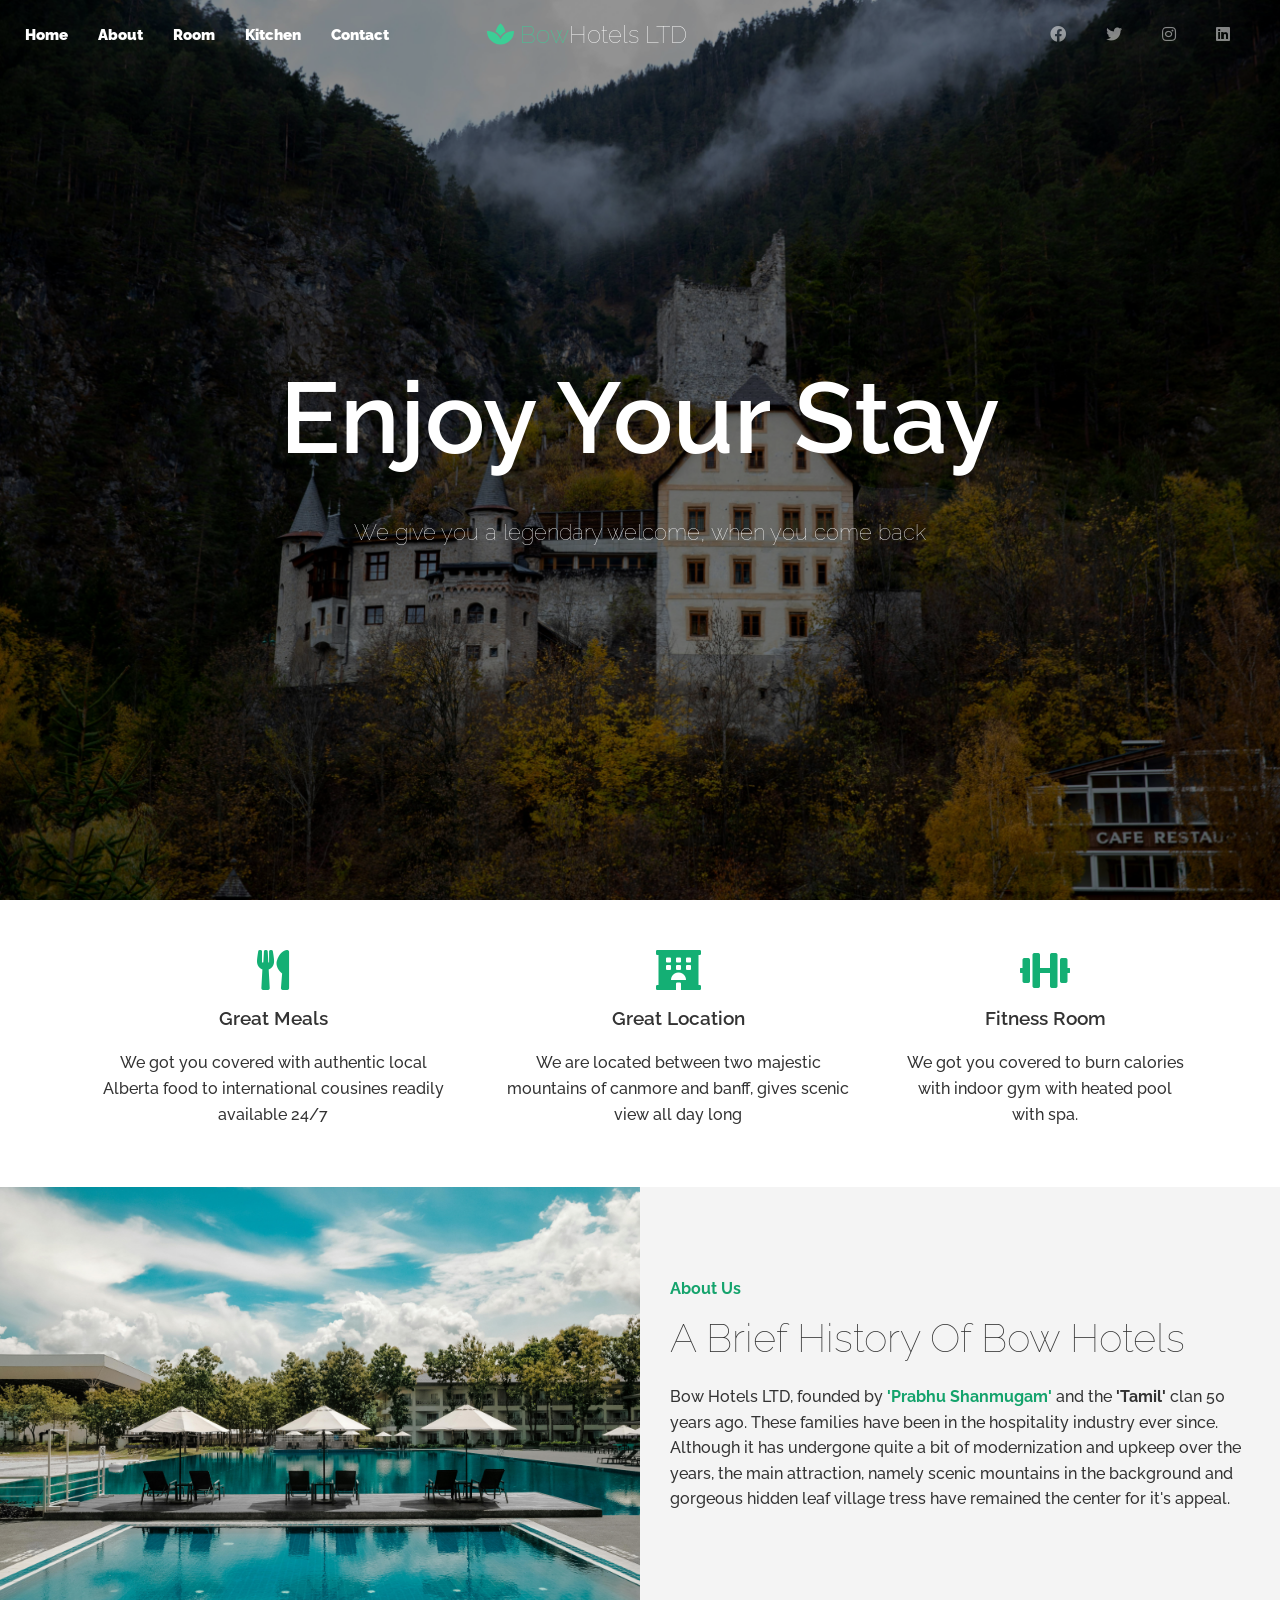
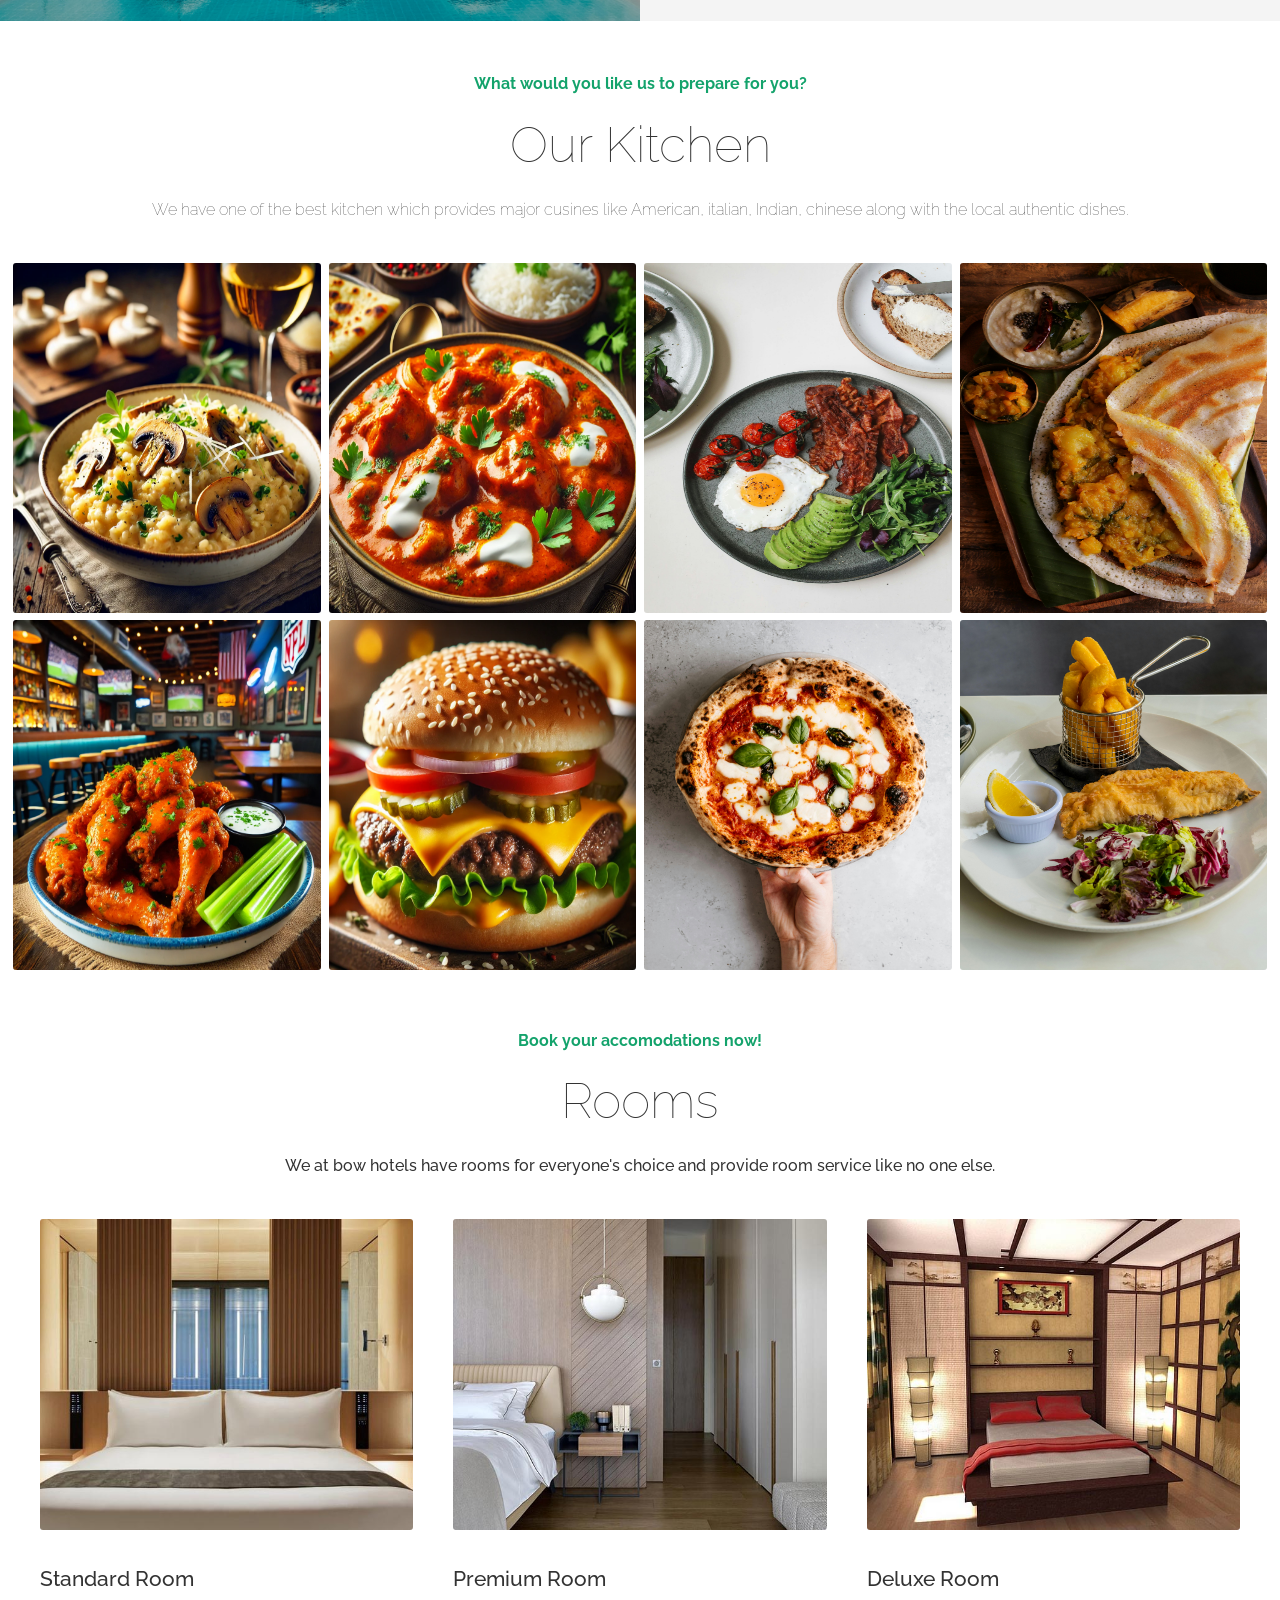
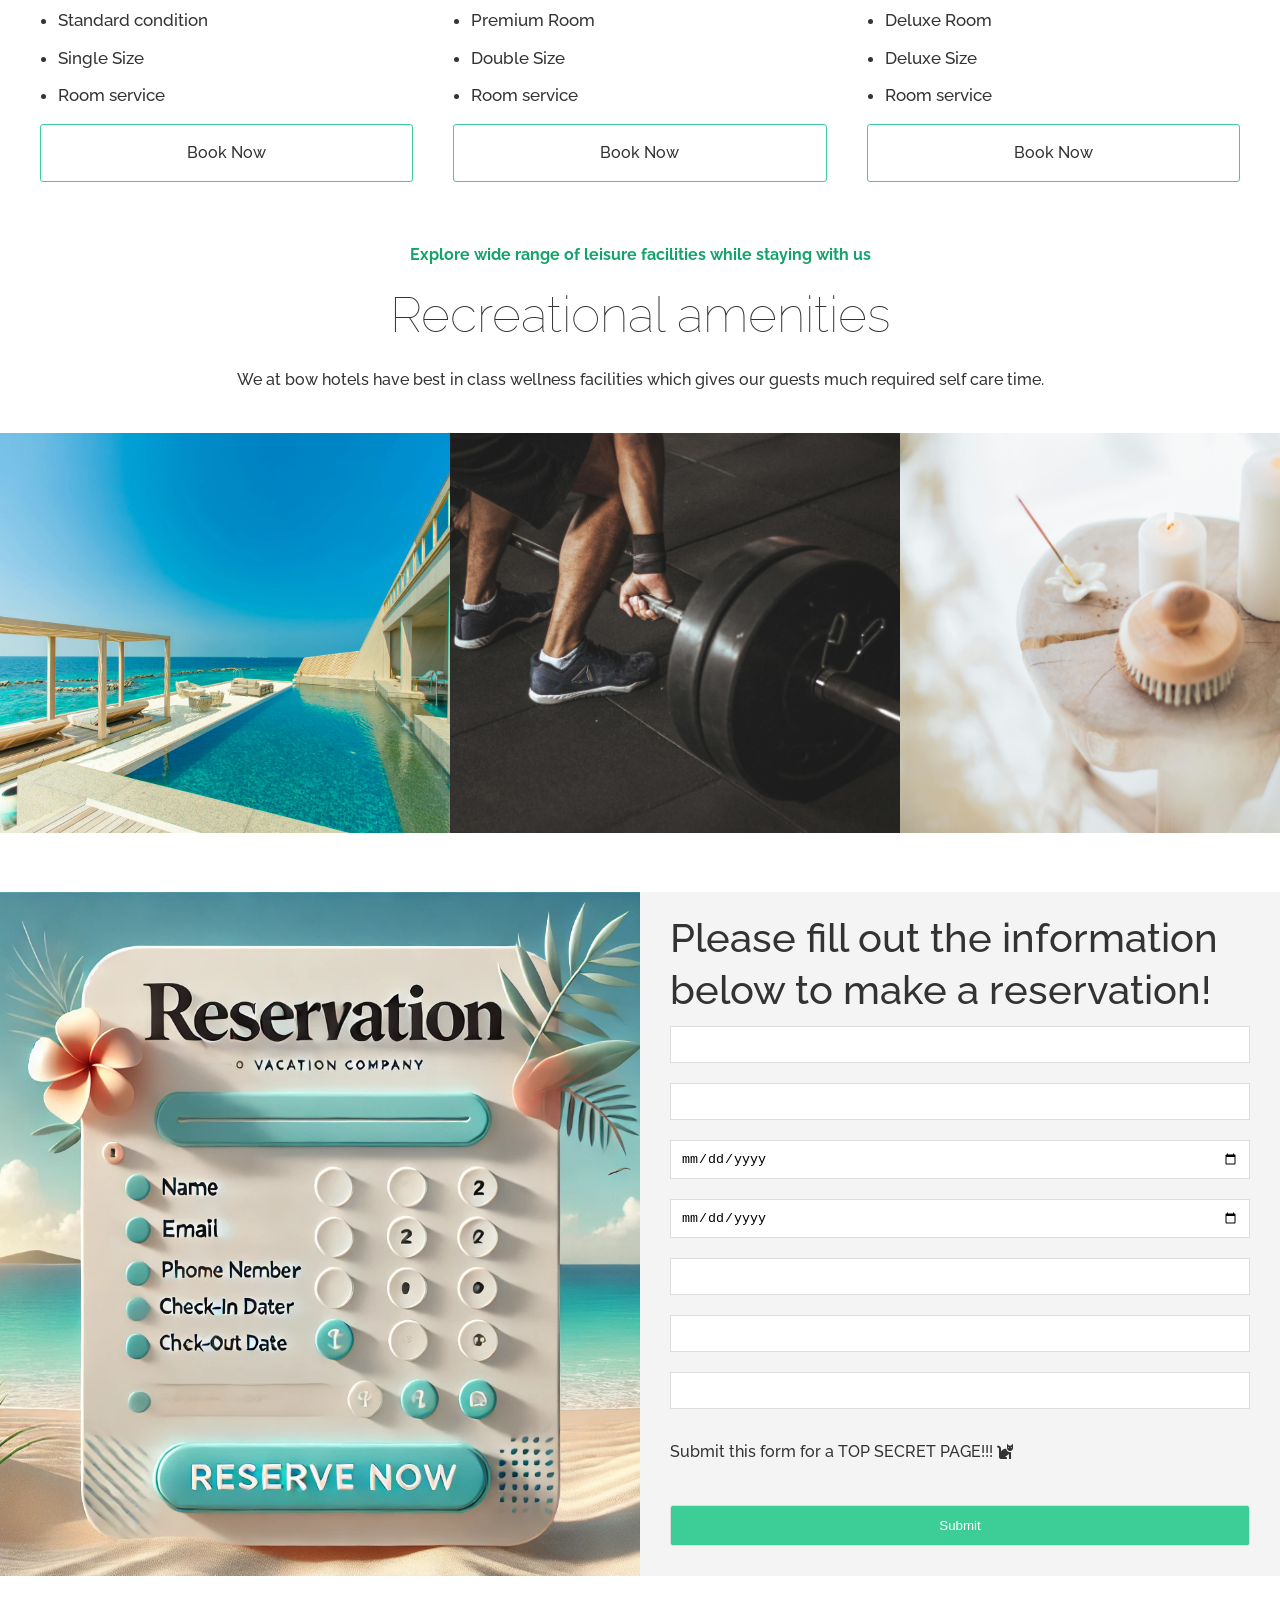
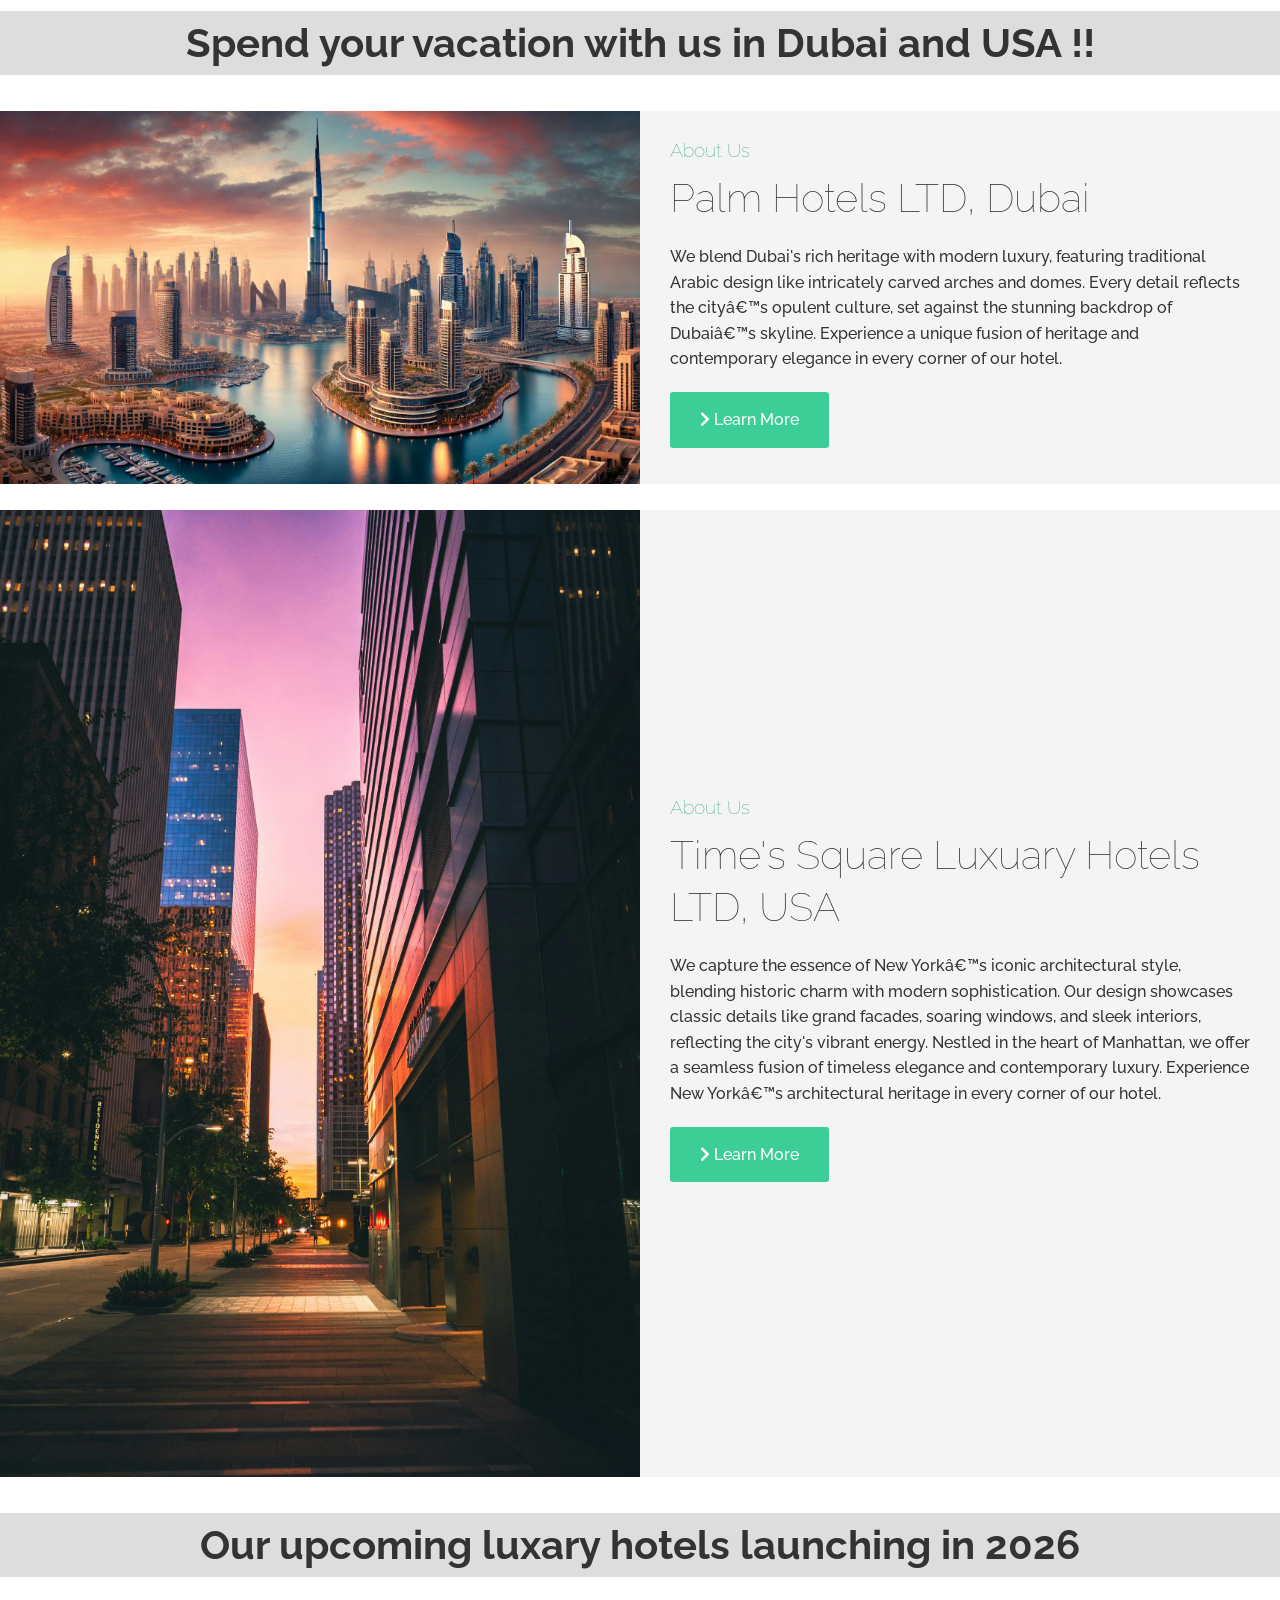
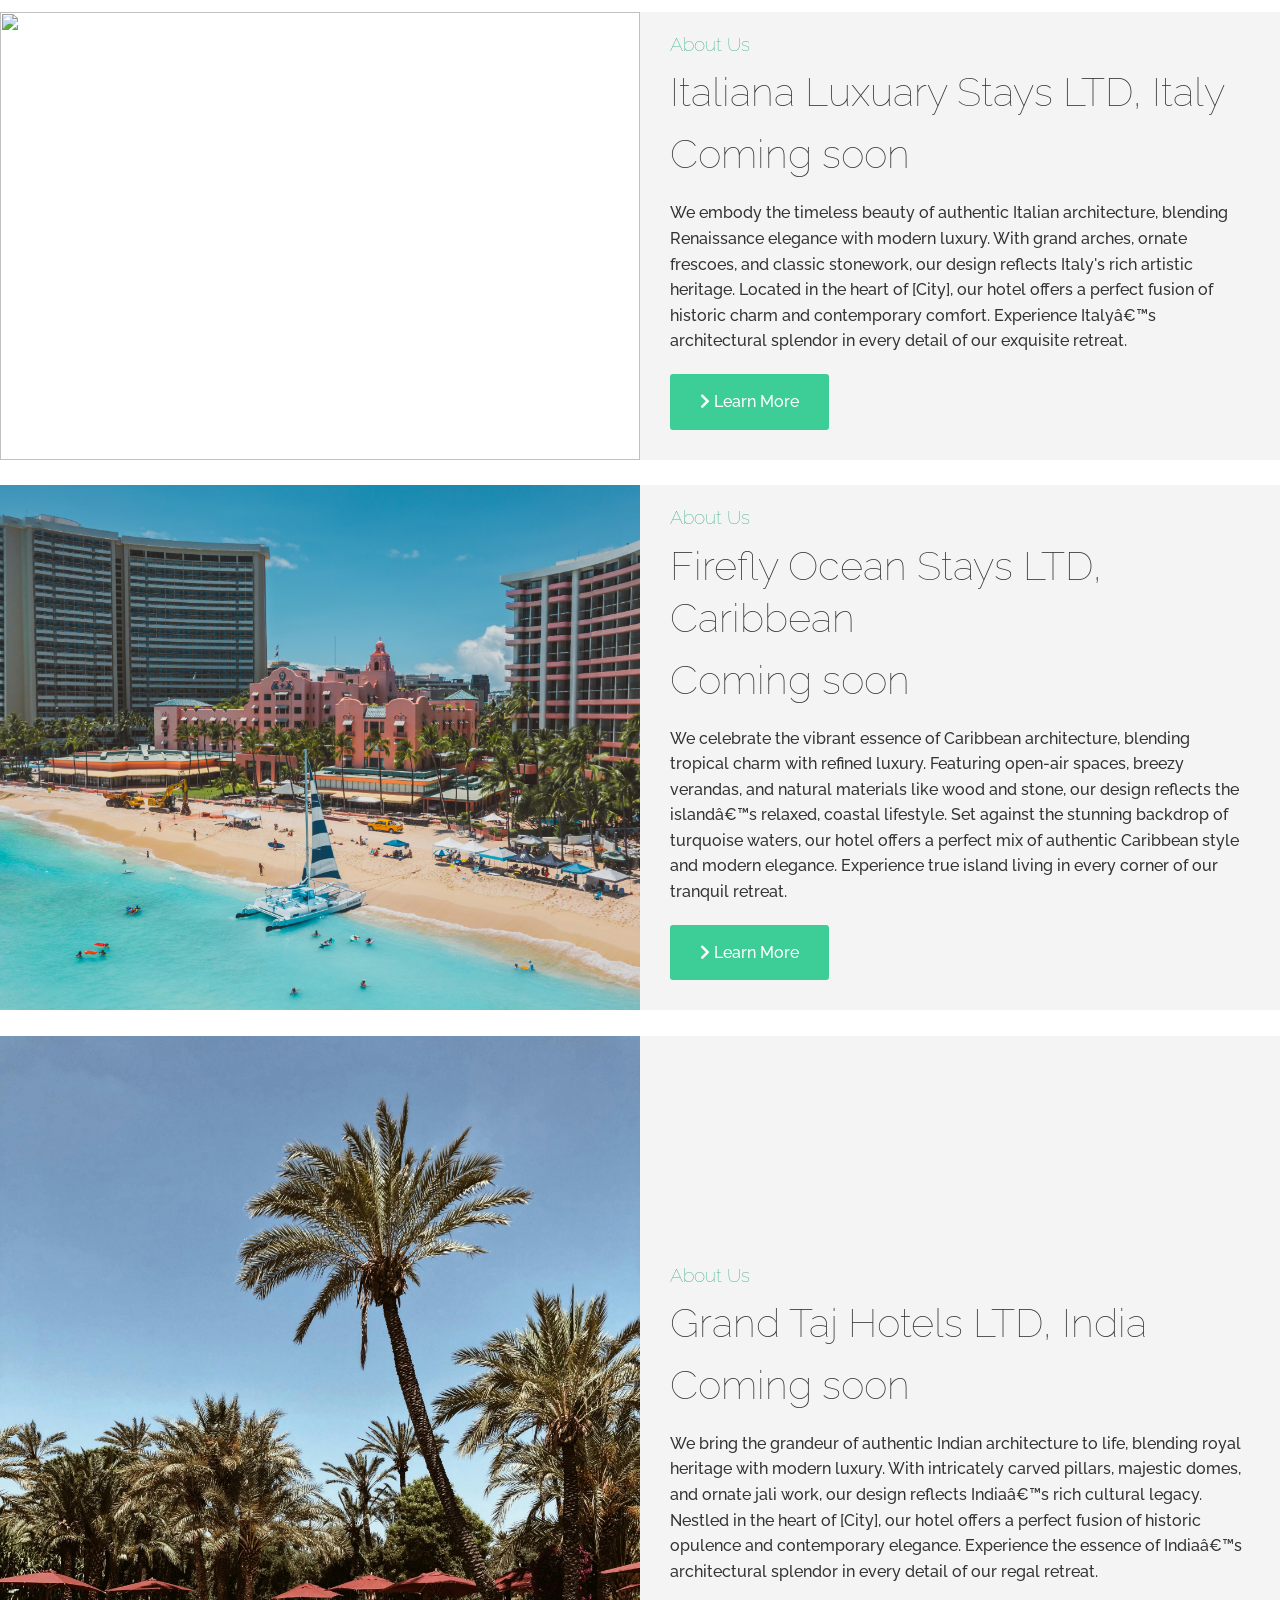
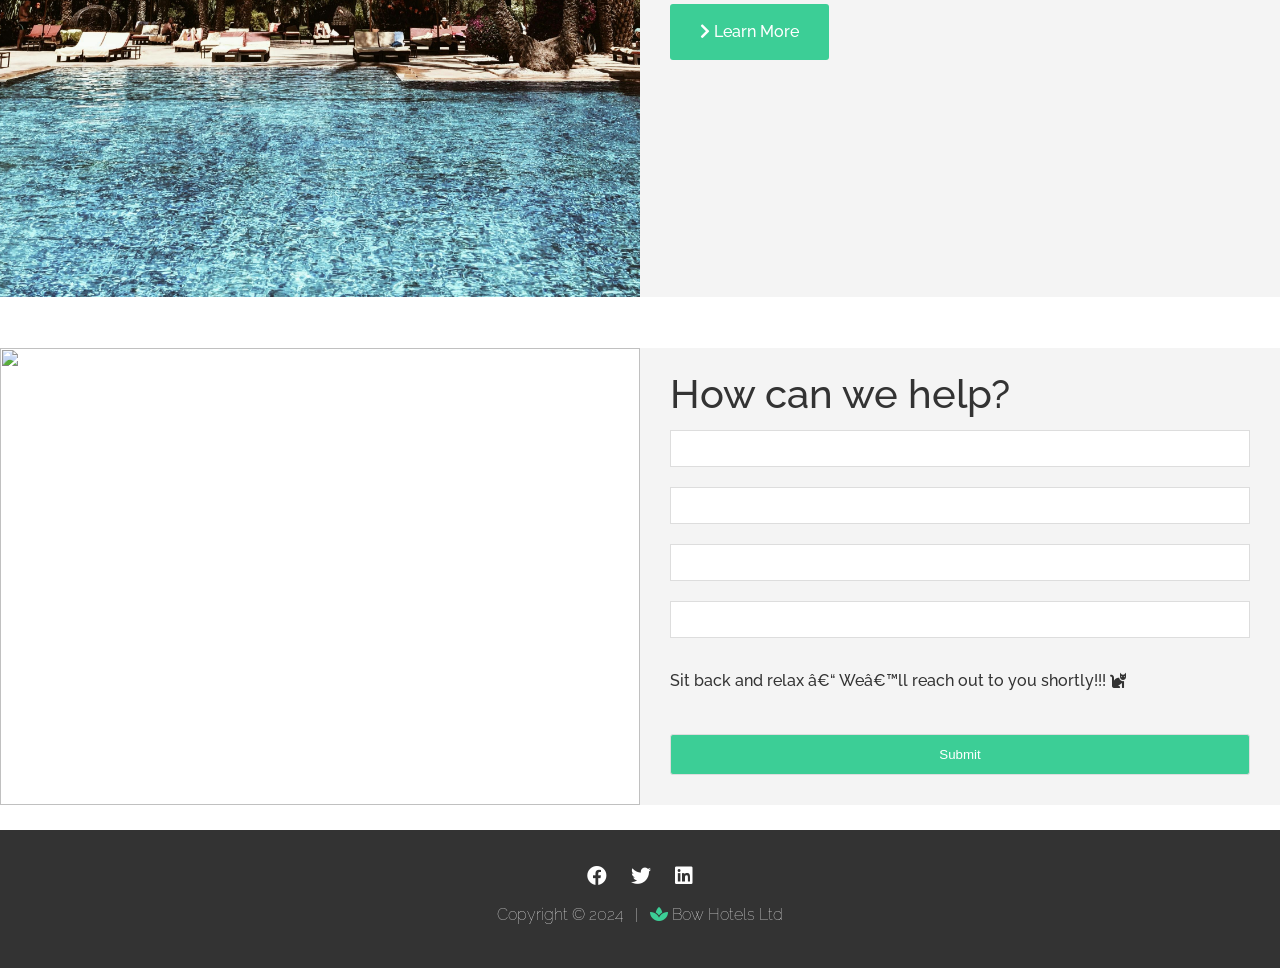
==== commit a6f41c66: "Update index.html" ====
--- a/index.html
+++ b/index.html
@@ -271,41 +271,43 @@
             <div class="column-2 bg-light">
                <h2>Please fill out the information below to make a reservation!</h2>
 
-               <form id="contact-form" action="process.php" method="POST">
-
-                  <div class="form-group">
-                    <label for="name">Enter First Name</label>
-                    <input type="text" id="fname" name="firstname" placeholder="Enter First Name" required>
-                  </div>
-                
-                  <div class="form-group">
-                    <label for="name">Enter Last Name</label>
-                    <input type="text" id="lname" name="lastname" placeholder="Enter Last Name" required>
-                  </div>
-                
-                  <div class="form-group">
-                    <label for="total">Total number of people</label>
-                    <input type="text" id="total" name="total" placeholder="Total Members" required>
+               <form id="booking-form" action="process.php" method="POST">
+
+                  <input type="hidden" name="form_type" value="booking_form">
+
+                  <div class="form-group">
+                    <label for="name">Full Name</label>
+                    <input type="text" id="fname" name="firstname" required>
+                  </div>
+         
+                  <div class="form-group">
+                    <label for="total">Number of Guests</label>
+                    <input type="text" id="total" name="total" required>
                   </div>
                 
                   <div class="form-group">
                     <label for="start-date">Start Date:</label>
-                    <input type="date" id="start-date" name="start-date" required>
+                    <input type="date" id="start-date" name="start-date" required >
                   </div>
                   
                   <div class="form-group">
                     <label for="end-date">End Date:</label>
-                    <input type="date" id="end-date" name="end-date" required>
-                  </div>
-                
-                  <div class="form-group">
-                    <label for="email">Enter Email</label>
-                    <input type="email" id="email" name="email" placeholder="Enter email" required>
-                  </div>
-                
-                  <div class="form-group">
-                    <label for="message">Say something nice to us</label>
-                    <input type="text" id="message" name="message" placeholder="Additional Instructions" required>
+                    <input type="date" id="end-date" name="end-date" required >
+                  </div>
+                
+                  <div class="form-group">
+                    <label for="email">Email Address</label>
+                    <input type="email" id="email" name="email" required>
+                  </div>
+
+                  <div class="form-group">
+                     <label for="Phone"> Phone Number</label>
+                     <input type="tel" id="phone" name="phone" required>
+                   </div>
+                
+                  <div class="form-group">
+                    <label for="message">Additional Instructions</label>
+                    <input type="text" id="message" name="message" required>
                   </div>
                 
                   <p>Submit this form for a TOP SECRET PAGE!!! <i class="fas fa-cat"></i></p>
@@ -471,13 +473,42 @@
 
          <div class="column">
             <div class="column-2 bg-light">
-               <h2>Contact Us</h2>
-                  <p class="contactdet">
-                      <b>Bow Hotel Ltds</b><br>
-                      <b>123 Vacation Lane, Suite 100</b><br>
-                      <b>banff, Alberta Canada</b><br>
-                      <b>+971 55 123 4567</b>
-                  </p>
+               <h2>How can we help?</h2>
+
+               <form id="contact-form" action="process.php" method="POST">
+
+                  <input type="hidden" name="form_type" value="contact_form">
+
+                  <div class="form-group">
+                    <label for="name">Enter Name</label>
+                    <input type="text" id="fname" name="name" required>
+                  </div>
+                
+                  <div class="form-group">
+                    <label for="email">Enter Email</label>
+                    <input type="email" id="email" name="email" required>
+                  </div>
+
+                  <div class="form-group">
+                     <label for="Phone number">Enter phonenumber</label>
+                     <input type="tel" id="phone" name="phone" required>
+                   </div>
+                
+                  <div class="form-group">
+                    <label for="message">What’s on Your Mind?</label>
+                    <input type="text" id="query" name="query"required>
+                  </div>
+                
+                  <p>Sit back and relax – We’ll reach out to you shortly!!!  <i class="fas fa-cat"></i></p>
+                
+                  <div class="form-group">
+                    <div data-netlify-recaptcha="true"></div>
+                  </div>
+                
+                  <input type="submit" class="btn btn-primary" value="Submit">
+                </form>
+
+
             </div>
          </div>
       </div>
@@ -494,4 +525,4 @@
 </footer>
 </html>
 
-<!-- Test Comment -->+<!-- Test Comment -->
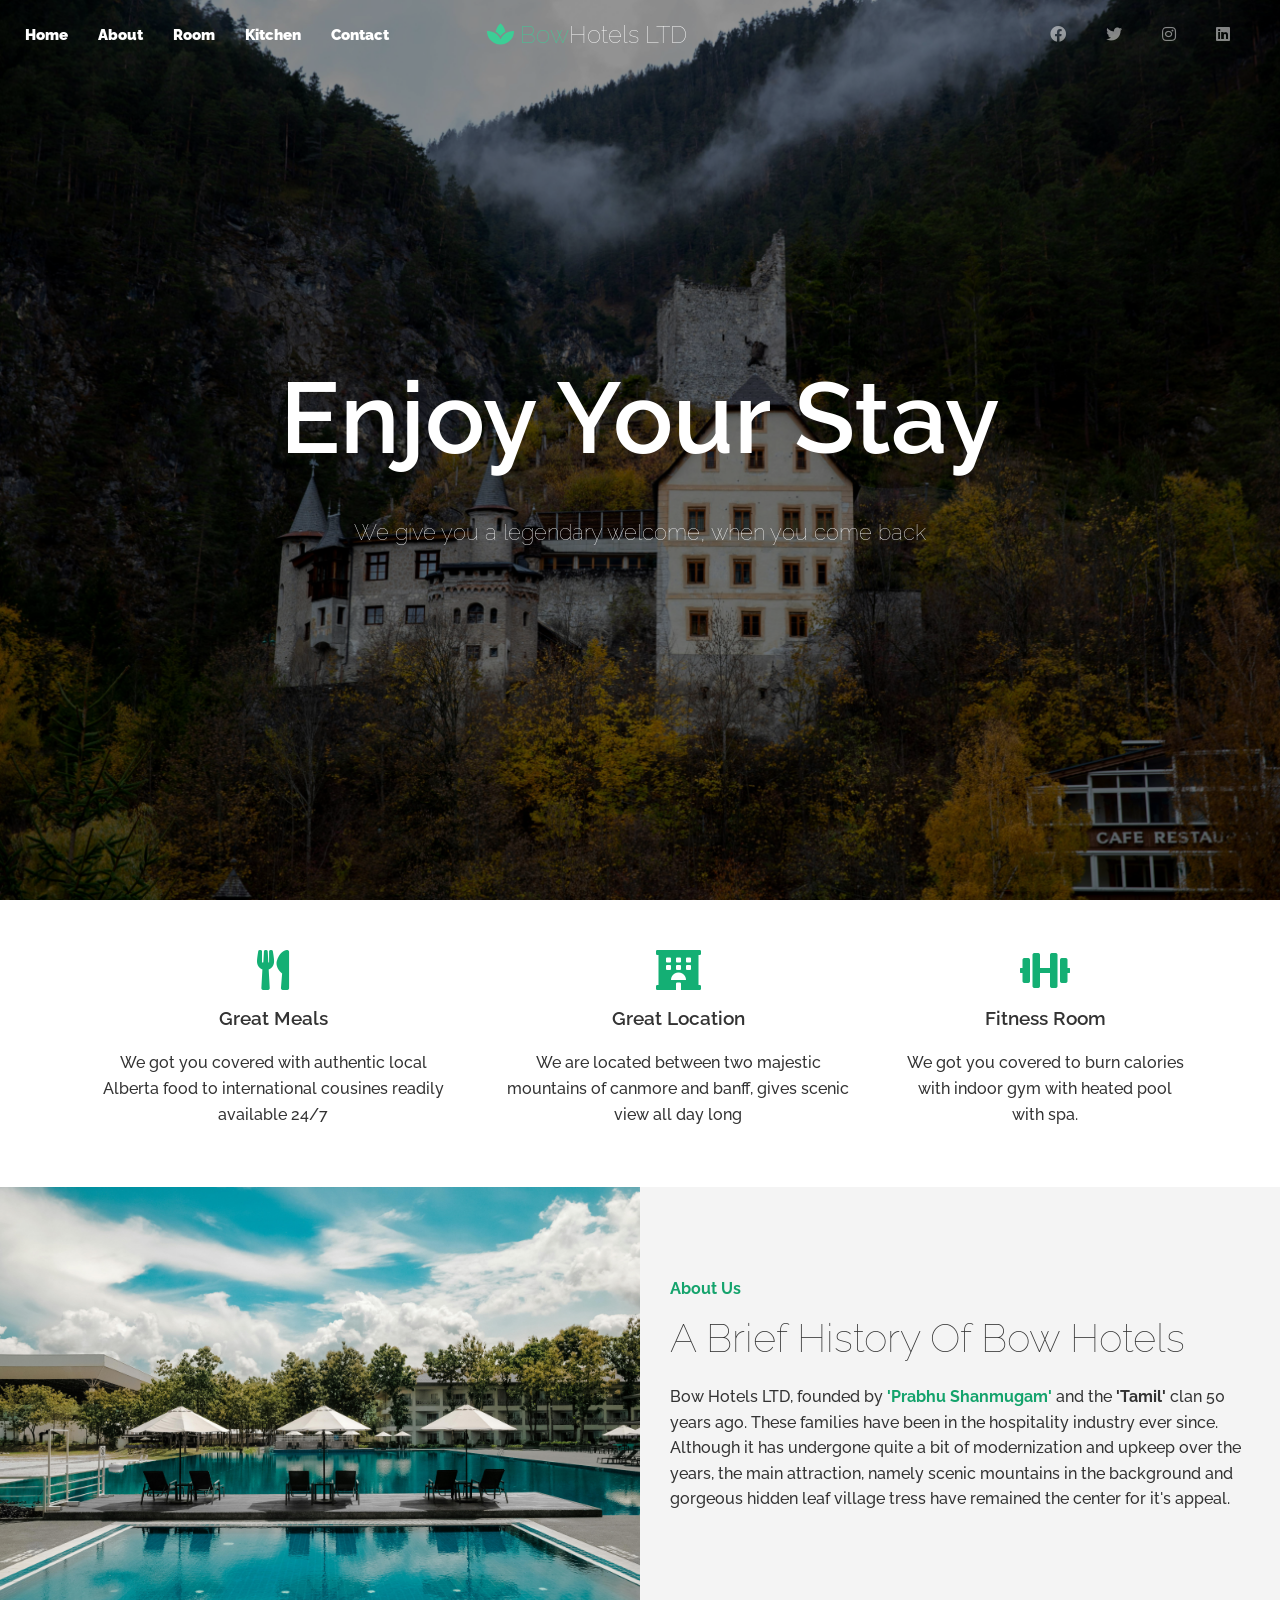
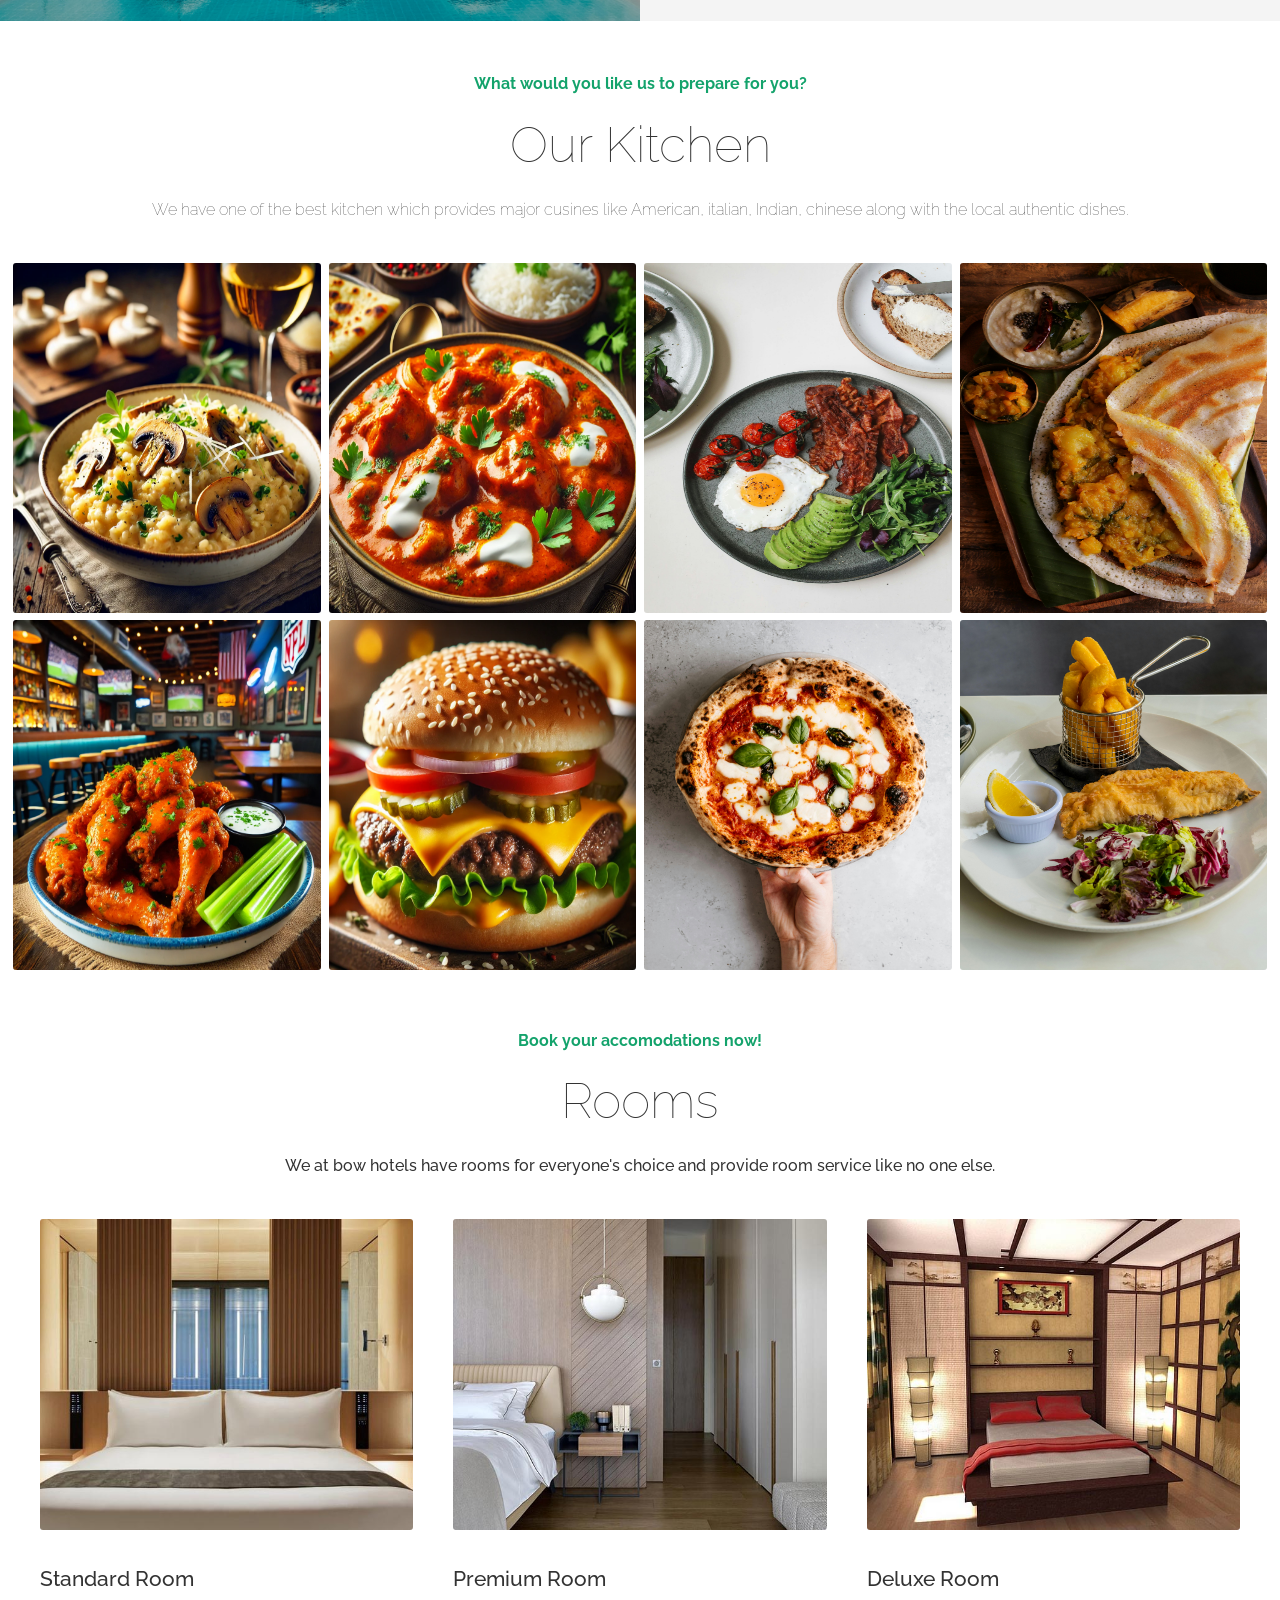
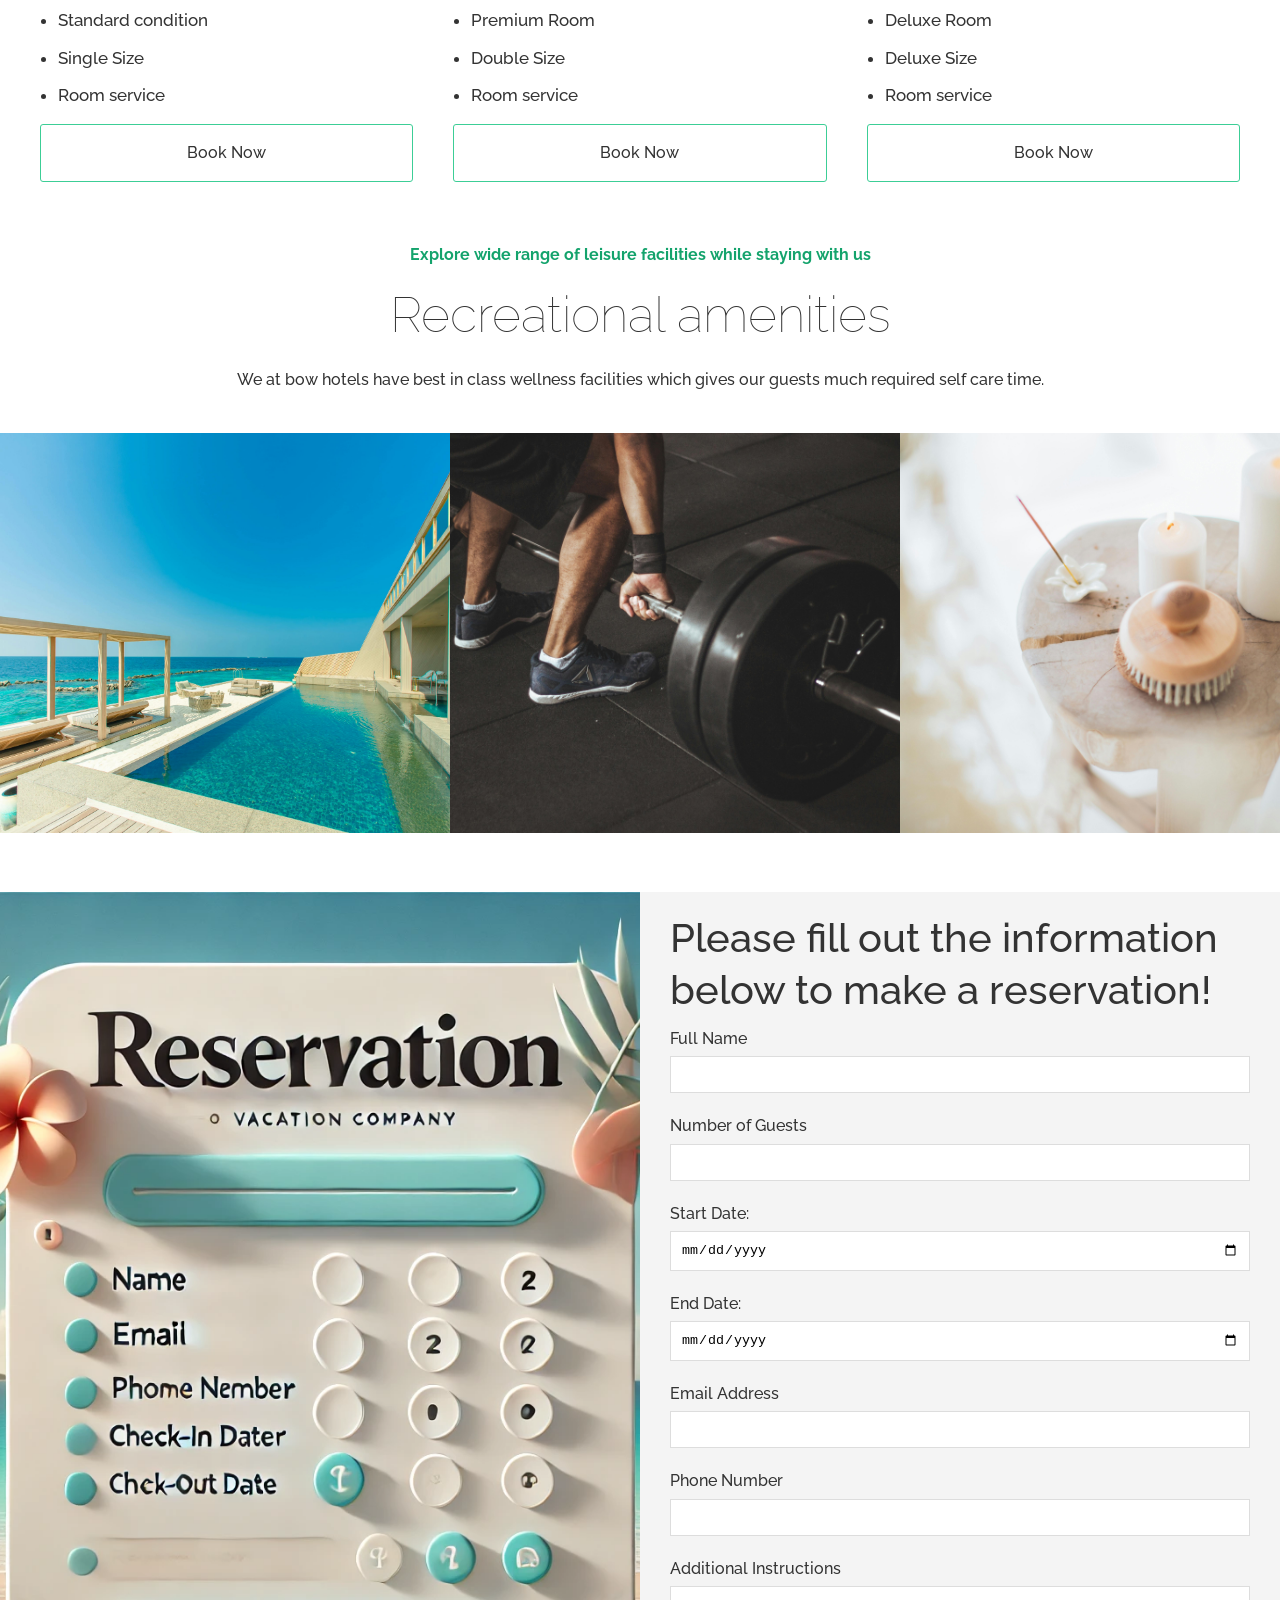
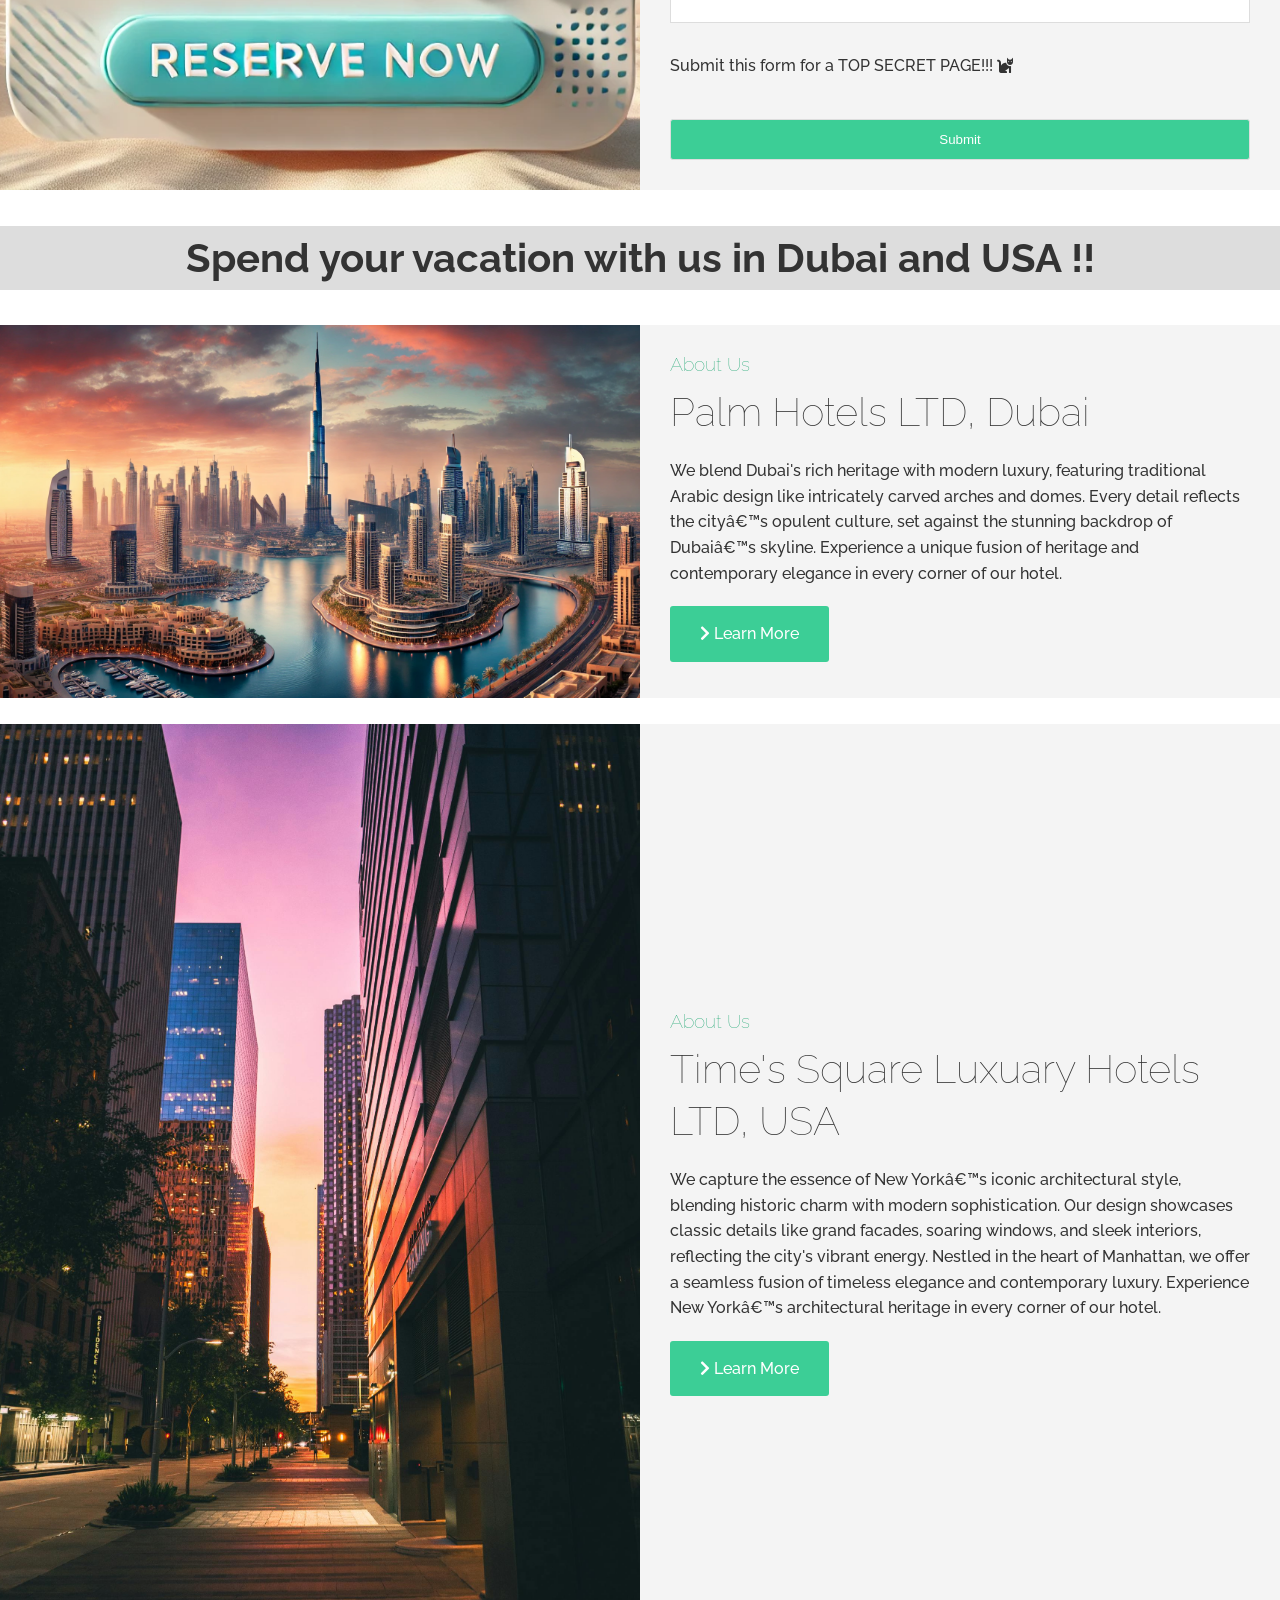
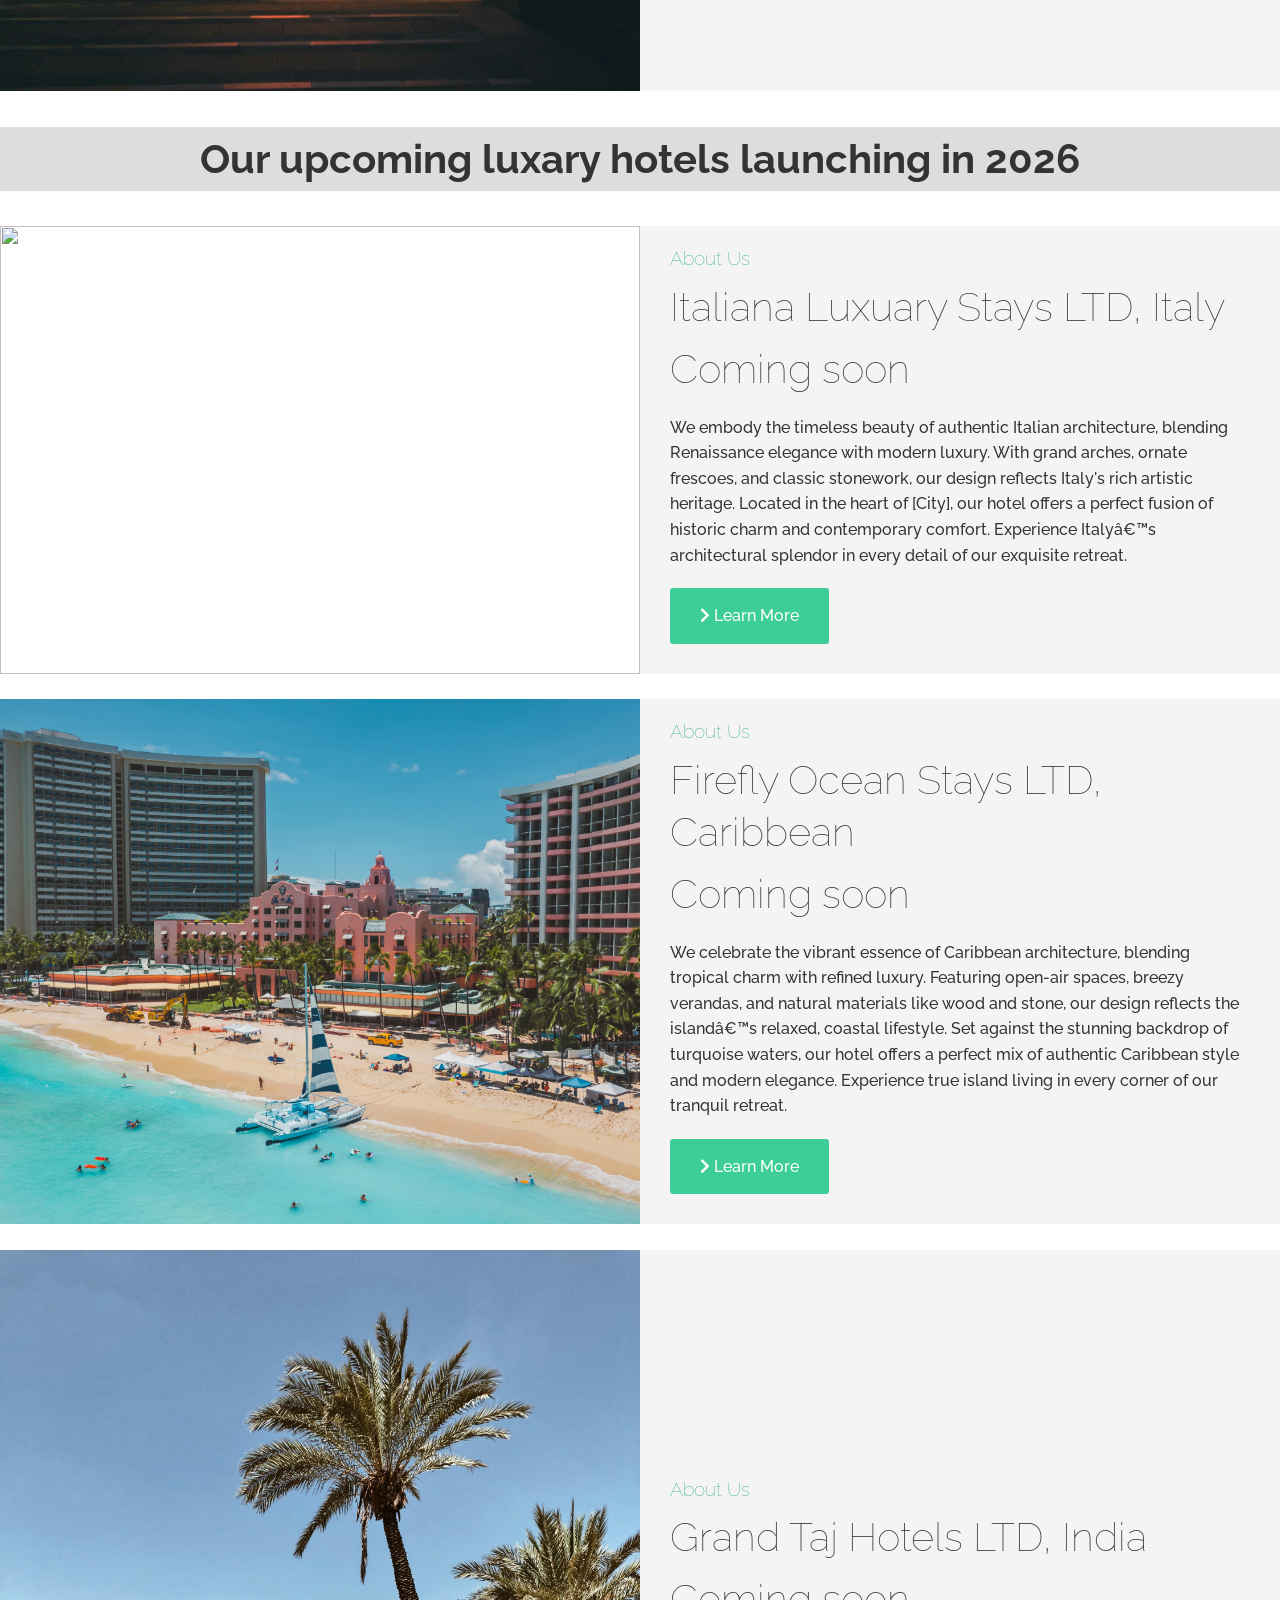
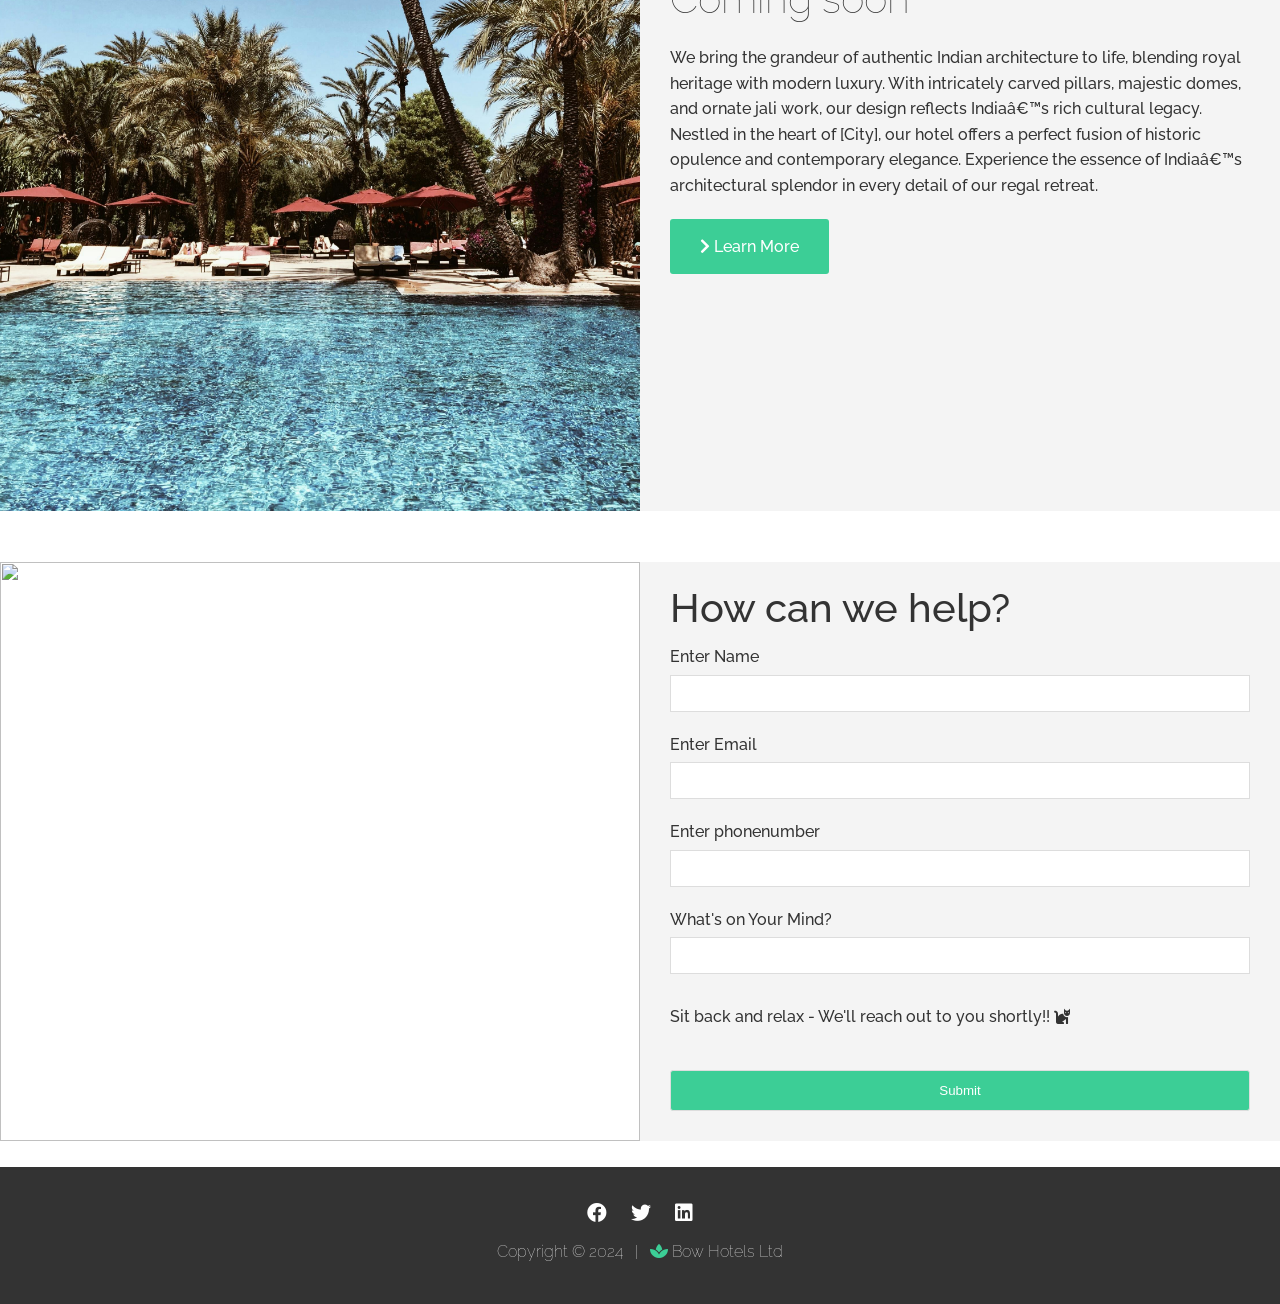
==== commit ee89fb88: "Update index.html" ====
--- a/index.html
+++ b/index.html
@@ -276,13 +276,13 @@
                   <input type="hidden" name="form_type" value="booking_form">
 
                   <div class="form-group">
-                    <label for="name">Full Name</label>
+                    <label for="firstname">Full Name</label>
                     <input type="text" id="fname" name="firstname" required>
                   </div>
          
                   <div class="form-group">
                     <label for="total">Number of Guests</label>
-                    <input type="text" id="total" name="total" required>
+                    <input type="number" id="total" name="total" required>
                   </div>
                 
                   <div class="form-group">
@@ -495,11 +495,11 @@
                    </div>
                 
                   <div class="form-group">
-                    <label for="message">What’s on Your Mind?</label>
+                    <label for="message">What&apos;s on Your Mind?</label>
                     <input type="text" id="query" name="query"required>
                   </div>
                 
-                  <p>Sit back and relax – We’ll reach out to you shortly!!!  <i class="fas fa-cat"></i></p>
+                  <p>Sit back and relax - We&apos;ll reach out to you shortly!!  <i class="fas fa-cat"></i></p>
                 
                   <div class="form-group">
                     <div data-netlify-recaptcha="true"></div>
--- a/css/style.css
+++ b/css/style.css
@@ -519,7 +519,10 @@
 }
 
 .form-group label {
-   display: none;
+   display: block;
+   font-size: 16px;
+   color: #333; /* Ensure label has a visible color */
+   margin-bottom: 5px; /* Add spacing between label and input */
 }
 
 .contact .btn {
